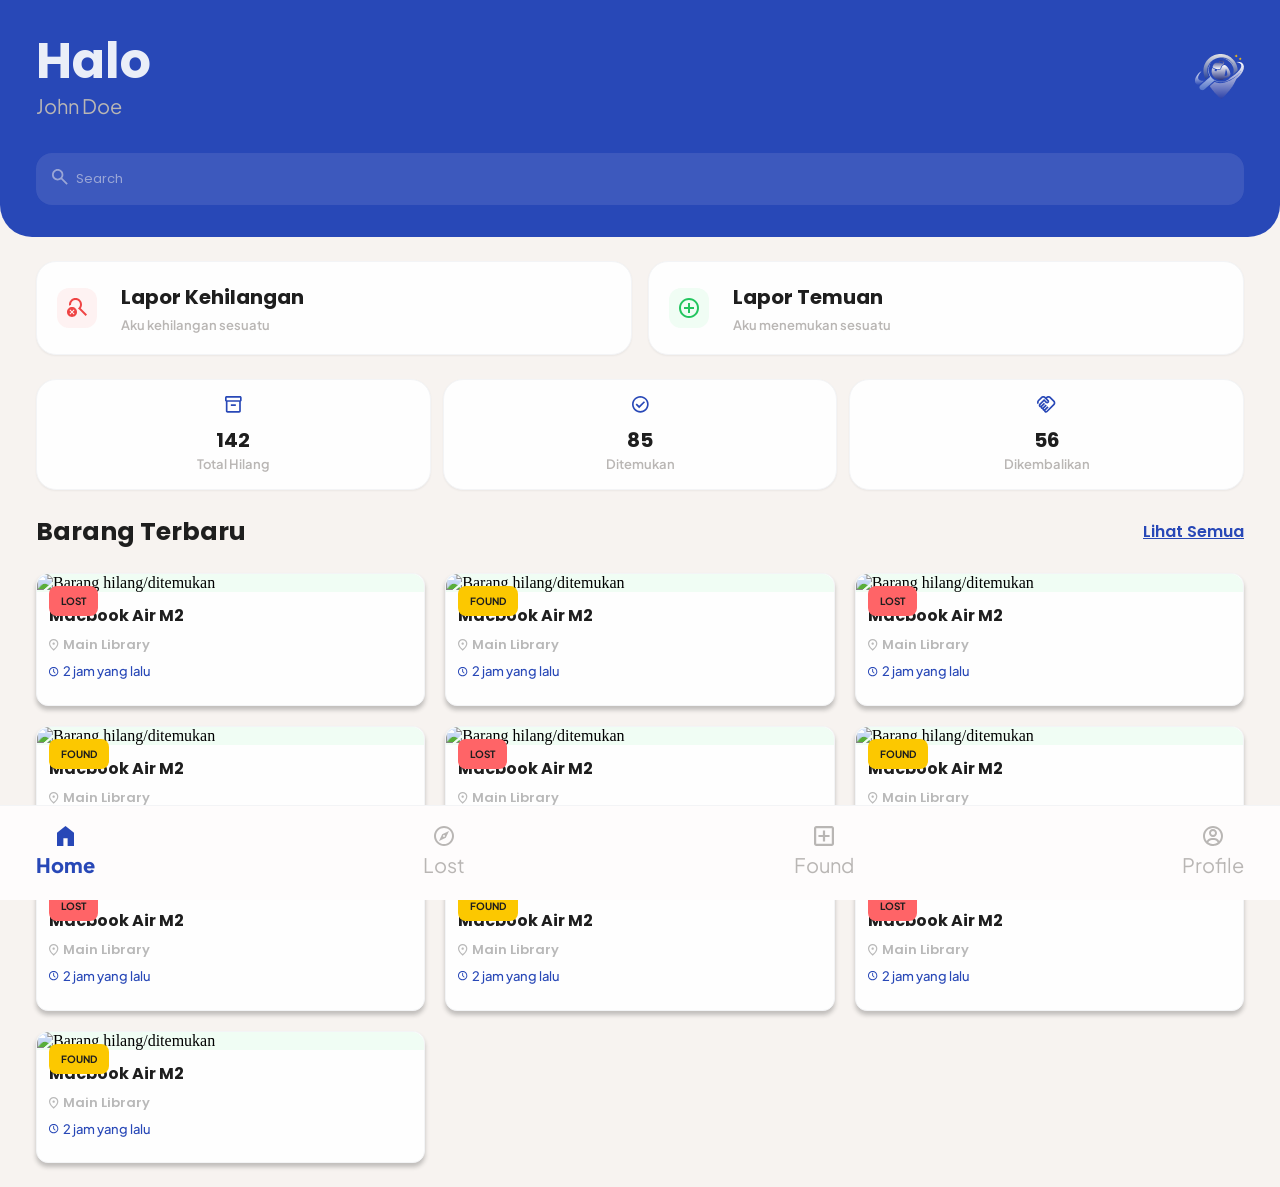
==== home/index.html @ 34172174 "feat: home-found-lost up to tablet" ====
<!doctype html>
<html lang="en">
  <head>
    <meta charset="UTF-8" />
    <meta name="viewport" content="width=device-width, initial-scale=1.0" />
    <link rel="stylesheet" href="style.css" />
    <link rel="stylesheet" href="../styles/global.css" />
    <title>Lost and Found</title>
  </head>
  <body class="">
    <header class="header">
      <div class="title">
        <div class="textSection">
          <h3>Halo</h3>
          <p>John Doe</p>
        </div>
        <img src="../assets/logo/logo.png" alt="Logo" class="logo" />
      </div>

      <div class="search">
        <label for="search">
          <svg xmlns="http://www.w3.org/2000/svg" width="16" height="16" viewBox="0 0 16 16" fill="none">
            <path
              d="M14.525 15.75L9.0125 10.2375C8.575 10.5875 8.07188 10.8646 7.50313 11.0687C6.93438 11.2729 6.32917 11.375 5.6875 11.375C4.09792 11.375 2.75275 10.8243 1.652 9.723C0.55125 8.62167 0.000583796 7.2765 4.62963e-07 5.6875C-0.00058287 4.0985 0.550084 2.75333 1.652 1.652C2.75392 0.550667 4.09908 0 5.6875 0C7.27592 0 8.62138 0.550667 9.72388 1.652C10.8264 2.75333 11.3768 4.0985 11.375 5.6875C11.375 6.32917 11.2729 6.93437 11.0688 7.50312C10.8646 8.07187 10.5875 8.575 10.2375 9.0125L15.75 14.525L14.525 15.75ZM5.6875 9.625C6.78125 9.625 7.71108 9.24233 8.477 8.477C9.24292 7.71167 9.62558 6.78183 9.625 5.6875C9.62442 4.59317 9.24175 3.66363 8.477 2.89888C7.71225 2.13413 6.78242 1.75117 5.6875 1.75C4.59258 1.74883 3.66304 2.13179 2.89888 2.89888C2.13471 3.66596 1.75175 4.5955 1.75 5.6875C1.74825 6.7795 2.13121 7.70933 2.89888 8.477C3.66654 9.24467 4.59608 9.62733 5.6875 9.625Z"
              fill="#F7F3F0"
              fill-opacity="0.5"
            />
          </svg>
        </label>

        <input type="text" placeholder="Search" name="search" />
      </div>
    </header>

    <main>
      <div class="laporkan">
        <div class="cardLaporkan">
          <div class="firstIcon">
            <svg xmlns="http://www.w3.org/2000/svg" width="20" height="19" viewBox="0 0 20 19" fill="none">
              <path
                d="M5 19C3.61667 19 2.4375 18.5125 1.4625 17.5375C0.4875 16.5625 0 15.3833 0 14C0 12.6167 0.4875 11.4375 1.4625 10.4625C2.4375 9.4875 3.61667 9 5 9C6.38333 9 7.5625 9.4875 8.5375 10.4625C9.5125 11.4375 10 12.6167 10 14C10 15.3833 9.5125 16.5625 8.5375 17.5375C7.5625 18.5125 6.38333 19 5 19ZM18.6 18L12.2 11.6C12 11.3833 11.7875 11.1625 11.5625 10.9375C11.3375 10.7125 11.1167 10.5 10.9 10.3C11.5333 9.9 12.0417 9.36667 12.425 8.7C12.8083 8.03333 13 7.3 13 6.5C13 5.25 12.5625 4.1875 11.6875 3.3125C10.8125 2.4375 9.75 2 8.5 2C7.25 2 6.1875 2.4375 5.3125 3.3125C4.4375 4.1875 4 5.25 4 6.5C4 6.6 4.00417 6.69583 4.0125 6.7875C4.02083 6.87917 4.03333 6.975 4.05 7.075C3.75 7.10833 3.42083 7.175 3.0625 7.275C2.70417 7.375 2.38333 7.49167 2.1 7.625C2.06667 7.44167 2.04167 7.25833 2.025 7.075C2.00833 6.89167 2 6.7 2 6.5C2 4.68333 2.62917 3.14583 3.8875 1.8875C5.14583 0.629167 6.68333 0 8.5 0C10.3167 0 11.8542 0.629167 13.1125 1.8875C14.3708 3.14583 15 4.68333 15 6.5C15 7.21667 14.8875 7.89583 14.6625 8.5375C14.4375 9.17917 14.125 9.76667 13.725 10.3L20 16.6L18.6 18ZM3.225 16.475L5 14.7L6.75 16.475L7.475 15.775L5.7 14L7.475 12.225L6.775 11.525L5 13.3L3.225 11.525L2.525 12.225L4.3 14L2.525 15.775L3.225 16.475Z"
                fill="#EF4444"
              />
            </svg>
          </div>
          <div class="textSection">
            <h4>Lapor Kehilangan</h4>
            <p>Aku kehilangan sesuatu</p>
          </div>
        </div>
        <div class="cardLaporkan">
          <div class="secondIcon">
            <svg xmlns="http://www.w3.org/2000/svg" width="20" height="20" viewBox="0 0 20 20" fill="none">
              <path
                d="M9 15H11V11H15V9H11V5H9V9H5V11H9V15ZM10 20C8.61667 20 7.31667 19.7375 6.1 19.2125C4.88333 18.6875 3.825 17.975 2.925 17.075C2.025 16.175 1.3125 15.1167 0.7875 13.9C0.2625 12.6833 0 11.3833 0 10C0 8.61667 0.2625 7.31667 0.7875 6.1C1.3125 4.88333 2.025 3.825 2.925 2.925C3.825 2.025 4.88333 1.3125 6.1 0.7875C7.31667 0.2625 8.61667 0 10 0C11.3833 0 12.6833 0.2625 13.9 0.7875C15.1167 1.3125 16.175 2.025 17.075 2.925C17.975 3.825 18.6875 4.88333 19.2125 6.1C19.7375 7.31667 20 8.61667 20 10C20 11.3833 19.7375 12.6833 19.2125 13.9C18.6875 15.1167 17.975 16.175 17.075 17.075C16.175 17.975 15.1167 18.6875 13.9 19.2125C12.6833 19.7375 11.3833 20 10 20ZM10 18C12.2333 18 14.125 17.225 15.675 15.675C17.225 14.125 18 12.2333 18 10C18 7.76667 17.225 5.875 15.675 4.325C14.125 2.775 12.2333 2 10 2C7.76667 2 5.875 2.775 4.325 4.325C2.775 5.875 2 7.76667 2 10C2 12.2333 2.775 14.125 4.325 15.675C5.875 17.225 7.76667 18 10 18Z"
                fill="#22C55E"
              />
            </svg>
          </div>
          <div class="textSection">
            <h4>Lapor Temuan</h4>
            <p>Aku menemukan sesuatu</p>
          </div>
        </div>
      </div>
      <div class="statistik">
        <div class="cardStatistik">
          <div class="icon">
            <svg xmlns="http://www.w3.org/2000/svg" width="17" height="17" viewBox="0 0 17 17" fill="none">
              <path
                d="M2.5 16.6667C2.04167 16.6667 1.64931 16.5035 1.32292 16.1771C0.996528 15.8507 0.833333 15.4583 0.833333 15V5.60417C0.583333 5.45139 0.381944 5.25347 0.229167 5.01042C0.0763889 4.76736 0 4.48611 0 4.16667V1.66667C0 1.20833 0.163194 0.815972 0.489583 0.489583C0.815972 0.163194 1.20833 0 1.66667 0H15C15.4583 0 15.8507 0.163194 16.1771 0.489583C16.5035 0.815972 16.6667 1.20833 16.6667 1.66667V4.16667C16.6667 4.48611 16.5903 4.76736 16.4375 5.01042C16.2847 5.25347 16.0833 5.45139 15.8333 5.60417V15C15.8333 15.4583 15.6701 15.8507 15.3438 16.1771C15.0174 16.5035 14.625 16.6667 14.1667 16.6667H2.5ZM2.5 5.83333V15H14.1667V5.83333H2.5ZM1.66667 4.16667H15V1.66667H1.66667V4.16667ZM5.83333 10H10.8333V8.33333H5.83333V10Z"
                fill="#2848B7"
              />
            </svg>
          </div>
          <div class="textSection">
            <h4>142</h4>
            <p>Total Hilang</p>
          </div>
        </div>
        <div class="cardStatistik">
          <div class="icon">
            <svg xmlns="http://www.w3.org/2000/svg" width="17" height="17" viewBox="0 0 17 17" fill="none">
              <path
                d="M7.16667 12.1667L13.0417 6.29167L11.875 5.125L7.16667 9.83333L4.79167 7.45833L3.625 8.625L7.16667 12.1667ZM8.33333 16.6667C7.18056 16.6667 6.09722 16.4479 5.08333 16.0104C4.06944 15.5729 3.1875 14.9792 2.4375 14.2292C1.6875 13.4792 1.09375 12.5972 0.65625 11.5833C0.21875 10.5694 0 9.48611 0 8.33333C0 7.18056 0.21875 6.09722 0.65625 5.08333C1.09375 4.06944 1.6875 3.1875 2.4375 2.4375C3.1875 1.6875 4.06944 1.09375 5.08333 0.65625C6.09722 0.21875 7.18056 0 8.33333 0C9.48611 0 10.5694 0.21875 11.5833 0.65625C12.5972 1.09375 13.4792 1.6875 14.2292 2.4375C14.9792 3.1875 15.5729 4.06944 16.0104 5.08333C16.4479 6.09722 16.6667 7.18056 16.6667 8.33333C16.6667 9.48611 16.4479 10.5694 16.0104 11.5833C15.5729 12.5972 14.9792 13.4792 14.2292 14.2292C13.4792 14.9792 12.5972 15.5729 11.5833 16.0104C10.5694 16.4479 9.48611 16.6667 8.33333 16.6667ZM8.33333 15C10.1944 15 11.7708 14.3542 13.0625 13.0625C14.3542 11.7708 15 10.1944 15 8.33333C15 6.47222 14.3542 4.89583 13.0625 3.60417C11.7708 2.3125 10.1944 1.66667 8.33333 1.66667C6.47222 1.66667 4.89583 2.3125 3.60417 3.60417C2.3125 4.89583 1.66667 6.47222 1.66667 8.33333C1.66667 10.1944 2.3125 11.7708 3.60417 13.0625C4.89583 14.3542 6.47222 15 8.33333 15Z"
                fill="#2848B7"
              />
            </svg>
          </div>
          <div class="textSection">
            <h4>85</h4>
            <p>Ditemukan</p>
          </div>
        </div>
        <div class="cardStatistik">
          <div class="icon">
            <svg xmlns="http://www.w3.org/2000/svg" width="19" height="17" viewBox="0 0 19 17" fill="none">
              <path
                d="M9.07083 15C9.12639 15 9.18194 14.9861 9.2375 14.9583C9.29306 14.9306 9.33472 14.9028 9.3625 14.875L16.1958 8.04167C16.3625 7.875 16.484 7.6875 16.5604 7.47917C16.6368 7.27083 16.675 7.0625 16.675 6.85417C16.675 6.63194 16.6368 6.42014 16.5604 6.21875C16.484 6.01736 16.3625 5.84028 16.1958 5.6875L12.6542 2.14583C12.5014 1.97917 12.3243 1.85764 12.1229 1.78125C11.9215 1.70486 11.7097 1.66667 11.4875 1.66667C11.2792 1.66667 11.0708 1.70486 10.8625 1.78125C10.6542 1.85764 10.4667 1.97917 10.3 2.14583L10.0708 2.375L11.6125 3.9375C11.8208 4.13194 11.9736 4.35417 12.0708 4.60417C12.1681 4.85417 12.2167 5.11806 12.2167 5.39583C12.2167 5.97917 12.0187 6.46875 11.6229 6.86458C11.2271 7.26042 10.7375 7.45833 10.1542 7.45833C9.87639 7.45833 9.60903 7.40972 9.35208 7.3125C9.09514 7.21528 8.86944 7.06944 8.675 6.875L7.1125 5.33333L3.46667 8.97917C3.425 9.02083 3.39375 9.06597 3.37292 9.11458C3.35208 9.16319 3.34167 9.21528 3.34167 9.27083C3.34167 9.38194 3.38333 9.48264 3.46667 9.57292C3.55 9.66319 3.64722 9.70833 3.75833 9.70833C3.81389 9.70833 3.86944 9.69444 3.925 9.66667C3.98056 9.63889 4.02222 9.61111 4.05 9.58333L6.88333 6.75L8.05 7.91667L5.2375 10.75C5.19583 10.7917 5.16458 10.8368 5.14375 10.8854C5.12292 10.934 5.1125 10.9861 5.1125 11.0417C5.1125 11.1528 5.15417 11.25 5.2375 11.3333C5.32083 11.4167 5.41806 11.4583 5.52917 11.4583C5.58472 11.4583 5.64028 11.4444 5.69583 11.4167C5.75139 11.3889 5.79306 11.3611 5.82083 11.3333L8.65417 8.52083L9.82083 9.6875L7.00833 12.5208C6.96667 12.5486 6.93542 12.5903 6.91458 12.6458C6.89375 12.7014 6.88333 12.7569 6.88333 12.8125C6.88333 12.9236 6.925 13.0208 7.00833 13.1042C7.09167 13.1875 7.18889 13.2292 7.3 13.2292C7.35556 13.2292 7.40764 13.2188 7.45625 13.1979C7.50486 13.1771 7.55 13.1458 7.59167 13.1042L10.425 10.2917L11.5917 11.4583L8.75833 14.2917C8.71667 14.3333 8.68542 14.3785 8.66458 14.4271C8.64375 14.4757 8.63333 14.5278 8.63333 14.5833C8.63333 14.6944 8.67847 14.7917 8.76875 14.875C8.85903 14.9583 8.95972 15 9.07083 15ZM9.05 16.6667C8.53611 16.6667 8.08125 16.4965 7.68542 16.1562C7.28958 15.816 7.05694 15.3889 6.9875 14.875C6.51528 14.8056 6.11944 14.6111 5.8 14.2917C5.48056 13.9722 5.28611 13.5764 5.21667 13.1042C4.74444 13.0347 4.35208 12.8368 4.03958 12.5104C3.72708 12.184 3.53611 11.7917 3.46667 11.3333C2.93889 11.2639 2.50833 11.0347 2.175 10.6458C1.84167 10.2569 1.675 9.79861 1.675 9.27083C1.675 8.99306 1.72708 8.72569 1.83125 8.46875C1.93542 8.21181 2.08472 7.98611 2.27917 7.79167L7.1125 2.97917L9.84167 5.70833C9.86944 5.75 9.91111 5.78125 9.96667 5.80208C10.0222 5.82292 10.0778 5.83333 10.1333 5.83333C10.2583 5.83333 10.3625 5.79514 10.4458 5.71875C10.5292 5.64236 10.5708 5.54167 10.5708 5.41667C10.5708 5.36111 10.5604 5.30556 10.5396 5.25C10.5188 5.19444 10.4875 5.15278 10.4458 5.125L7.46667 2.14583C7.31389 1.97917 7.13681 1.85764 6.93542 1.78125C6.73403 1.70486 6.52222 1.66667 6.3 1.66667C6.09167 1.66667 5.88333 1.70486 5.675 1.78125C5.46667 1.85764 5.27917 1.97917 5.1125 2.14583L2.175 5.10417C2.05 5.22917 1.94583 5.375 1.8625 5.54167C1.77917 5.70833 1.72361 5.875 1.69583 6.04167C1.66806 6.20833 1.66806 6.37847 1.69583 6.55208C1.72361 6.72569 1.77917 6.88889 1.8625 7.04167L0.654167 8.25C0.418056 7.93056 0.244444 7.57986 0.133333 7.19792C0.0222222 6.81597 -0.0194444 6.43056 0.00833333 6.04167C0.0361111 5.65278 0.133333 5.27431 0.3 4.90625C0.466667 4.53819 0.695833 4.20833 0.9875 3.91667L3.925 0.979167C4.25833 0.659722 4.62986 0.416667 5.03958 0.25C5.44931 0.0833333 5.86944 0 6.3 0C6.73056 0 7.15069 0.0833333 7.56042 0.25C7.97014 0.416667 8.33472 0.659722 8.65417 0.979167L8.88333 1.20833L9.1125 0.979167C9.44583 0.659722 9.81736 0.416667 10.2271 0.25C10.6368 0.0833333 11.0569 0 11.4875 0C11.9181 0 12.3382 0.0833333 12.7479 0.25C13.1576 0.416667 13.5222 0.659722 13.8417 0.979167L17.3625 4.5C17.6819 4.81944 17.925 5.1875 18.0917 5.60417C18.2583 6.02083 18.3417 6.44444 18.3417 6.875C18.3417 7.30556 18.2583 7.72569 18.0917 8.13542C17.925 8.54514 17.6819 8.90972 17.3625 9.22917L10.5292 16.0417C10.3347 16.2361 10.109 16.3889 9.85208 16.5C9.59514 16.6111 9.32778 16.6667 9.05 16.6667Z"
                fill="#2848B7"
              />
            </svg>
          </div>
          <div class="textSection">
            <h4>56</h4>
            <p>Dikembalikan</p>
          </div>
        </div>
      </div>
      <div class="content">
        <div class="title">
          <h3>Barang Terbaru</h3>
          <a href="more.html">Lihat Semua</a>
        </div>

        <div class="items">
          <script>
            for (let i = 0; i < 10; i++) {
              document.write(`<div class="card">
            <div class="status ${i % 2 == 0 ? "lost" : "found"}"><p>${i % 2 == 0 ? "Lost" : "Found"}</p></div>
            <img src="https://picsum.photos/200" alt="Barang hilang/ditemukan" />
            <div class="textSection">
              <h4>Macbook Air M2</h4>
              <div class="location">
                <svg xmlns="http://www.w3.org/2000/svg" width="10" height="12" viewBox="0 0 10 12" fill="none">
                  <path
                    d="M4.66667 5.83333C4.9875 5.83333 5.26215 5.7191 5.49062 5.49062C5.7191 5.26215 5.83333 4.9875 5.83333 4.66667C5.83333 4.34583 5.7191 4.07118 5.49062 3.84271C5.26215 3.61424 4.9875 3.5 4.66667 3.5C4.34583 3.5 4.07118 3.61424 3.84271 3.84271C3.61424 4.07118 3.5 4.34583 3.5 4.66667C3.5 4.9875 3.61424 5.26215 3.84271 5.49062C4.07118 5.7191 4.34583 5.83333 4.66667 5.83333ZM4.66667 10.1208C5.85278 9.03194 6.73264 8.04271 7.30625 7.15312C7.87986 6.26354 8.16667 5.47361 8.16667 4.78333C8.16667 3.72361 7.82882 2.8559 7.15312 2.18021C6.47743 1.50451 5.64861 1.16667 4.66667 1.16667C3.68472 1.16667 2.8559 1.50451 2.18021 2.18021C1.50451 2.8559 1.16667 3.72361 1.16667 4.78333C1.16667 5.47361 1.45347 6.26354 2.02708 7.15312C2.60069 8.04271 3.48056 9.03194 4.66667 10.1208ZM4.66667 11.6667C3.10139 10.3347 1.93229 9.09757 1.15937 7.95521C0.386458 6.81285 0 5.75556 0 4.78333C0 3.325 0.469097 2.16319 1.40729 1.29792C2.34549 0.432639 3.43194 0 4.66667 0C5.90139 0 6.98785 0.432639 7.92604 1.29792C8.86424 2.16319 9.33333 3.325 9.33333 4.78333C9.33333 5.75556 8.94688 6.81285 8.17396 7.95521C7.40104 9.09757 6.23194 10.3347 4.66667 11.6667Z"
                    fill="#B9B9B9"
                  />
                </svg>
                <p>Main Library</p>
              </div>
              <div class="postTime">
                <svg xmlns="http://www.w3.org/2000/svg" width="10" height="10" viewBox="0 0 10 10" fill="none">
                  <path
                    d="M4.65 0C7.21819 0 9.3 2.08181 9.3 4.65C9.3 7.21819 7.21819 9.3 4.65 9.3C2.08181 9.3 0 7.21819 0 4.65C0 2.08181 2.08181 0 4.65 0ZM4.65 0.93C3.66339 0.93 2.7172 1.32193 2.01956 2.01956C1.32193 2.7172 0.93 3.66339 0.93 4.65C0.93 5.63661 1.32193 6.5828 2.01956 7.28044C2.7172 7.97807 3.66339 8.37 4.65 8.37C5.63661 8.37 6.5828 7.97807 7.28044 7.28044C7.97807 6.5828 8.37 5.63661 8.37 4.65C8.37 3.66339 7.97807 2.7172 7.28044 2.01956C6.5828 1.32193 5.63661 0.93 4.65 0.93ZM4.65 1.86C4.76389 1.86002 4.87382 1.90183 4.95893 1.97751C5.04404 2.0532 5.09842 2.15748 5.11174 2.2706L5.115 2.325V4.45749L6.37375 5.71625C6.45715 5.79993 6.50557 5.91221 6.50918 6.0303C6.51278 6.14839 6.47131 6.26342 6.39317 6.35203C6.31503 6.44064 6.2061 6.49619 6.08849 6.5074C5.97088 6.5186 5.85342 6.48462 5.75995 6.41235L5.71625 6.37375L4.32125 4.97875C4.24897 4.90642 4.20256 4.81229 4.18919 4.71091L4.185 4.65V2.325C4.185 2.20167 4.23399 2.0834 4.3212 1.9962C4.4084 1.90899 4.52667 1.86 4.65 1.86Z"
                    fill="#2848B7"
                  />
                </svg>
                <p>2 jam yang lalu</p>
              </div>
            </div>
          </div>`);
            }
          </script>
        </div>
      </div>
    </main>

    <nav class="navbar">
      <a class="icon" href="/home/index.html">
        <svg xmlns="http://www.w3.org/2000/svg" width="17" height="20" viewBox="0 0 17 20" fill="none">
          <path d="M0 20V6.66667L8.5 0L17 6.66667V20H10.625V12.2222H6.375V20H0Z" fill="#2848B7" />
        </svg>
        <p class="active">Home</p>
      </a>
      <a class="icon" href="/home/lost/index.html">
        <svg xmlns="http://www.w3.org/2000/svg" width="20" height="20" viewBox="0 0 20 20" fill="none">
          <path
            d="M5 15L8.2 8.2L15 5L11.8 11.8L5 15ZM10 9.1C9.7613 9.1 9.53239 9.19482 9.3636 9.3636C9.19482 9.53239 9.1 9.7613 9.1 10C9.1 10.2387 9.19482 10.4676 9.3636 10.6364C9.53239 10.8052 9.7613 10.9 10 10.9C10.2387 10.9 10.4676 10.8052 10.6364 10.6364C10.8052 10.4676 10.9 10.2387 10.9 10C10.9 9.7613 10.8052 9.53239 10.6364 9.3636C10.4676 9.19482 10.2387 9.1 10 9.1ZM10 0C11.3132 0 12.6136 0.258658 13.8268 0.761205C15.0401 1.26375 16.1425 2.00035 17.0711 2.92893C17.9997 3.85752 18.7362 4.95991 19.2388 6.17317C19.7413 7.38642 20 8.68678 20 10C20 12.6522 18.9464 15.1957 17.0711 17.0711C15.1957 18.9464 12.6522 20 10 20C8.68678 20 7.38642 19.7413 6.17317 19.2388C4.95991 18.7362 3.85752 17.9997 2.92893 17.0711C1.05357 15.1957 0 12.6522 0 10C0 7.34784 1.05357 4.8043 2.92893 2.92893C4.8043 1.05357 7.34784 0 10 0ZM10 2C7.87827 2 5.84344 2.84285 4.34315 4.34315C2.84285 5.84344 2 7.87827 2 10C2 12.1217 2.84285 14.1566 4.34315 15.6569C5.84344 17.1571 7.87827 18 10 18C12.1217 18 14.1566 17.1571 15.6569 15.6569C17.1571 14.1566 18 12.1217 18 10C18 7.87827 17.1571 5.84344 15.6569 4.34315C14.1566 2.84285 12.1217 2 10 2Z"
            fill="#B9B6B4"
          />
        </svg>
        <p>Lost</p>
      </a>
      <a class="icon" href="/home/found/index.html">
        <svg xmlns="http://www.w3.org/2000/svg" width="20" height="20" viewBox="0 0 20 20" fill="none">
          <path
            d="M17.7778 17.7778V2.22222H2.22222V17.7778H17.7778ZM17.7778 0C18.3671 0 18.9324 0.234126 19.3491 0.650874C19.7659 1.06762 20 1.63285 20 2.22222V17.7778C20 18.3671 19.7659 18.9324 19.3491 19.3491C18.9324 19.7659 18.3671 20 17.7778 20H2.22222C1.63285 20 1.06762 19.7659 0.650874 19.3491C0.234126 18.9324 0 18.3671 0 17.7778V2.22222C0 1.63285 0.234126 1.06762 0.650874 0.650874C1.06762 0.234126 1.63285 0 2.22222 0H17.7778ZM8.88889 4.44444H11.1111V8.88889H15.5556V11.1111H11.1111V15.5556H8.88889V11.1111H4.44444V8.88889H8.88889V4.44444Z"
            fill="#B9B6B4"
          />
        </svg>
        <p>Found</p>
      </a>
      <a class="icon" href="/profile/index.html">
        <svg xmlns="http://www.w3.org/2000/svg" width="20" height="20" viewBox="0 0 20 20" fill="none">
          <path
            fill-rule="evenodd"
            clip-rule="evenodd"
            d="M9.83695 19.9987L9.99998 20C9.77921 20 9.5585 19.9928 9.3382 19.9784C9.06557 19.9606 8.79378 19.9317 8.52351 19.8917C8.20952 19.8452 7.89794 19.7838 7.58981 19.7076C7.28606 19.6324 6.98604 19.5429 6.69074 19.4395L6.6891 19.4389C6.20282 19.2683 5.73053 19.0602 5.27653 18.8164C4.95431 18.6434 4.64184 18.4528 4.34053 18.2455C4.00169 18.0125 3.6775 17.7589 3.36979 17.4861C3.26228 17.3909 3.15682 17.2933 3.05348 17.1935C1.17075 15.3749 0 12.8242 0 9.99998C0 4.47717 4.47717 1.09873e-10 9.99998 1.09873e-10C11.3132 -6.15562e-06 12.6136 0.258646 13.8268 0.761189C15.0401 1.26373 16.1425 2.00032 17.0711 2.92891C17.9996 3.85749 18.7362 4.95988 19.2388 6.17314C19.7413 7.3864 20 8.68676 20 9.99998C20 12.8243 18.8292 15.3751 16.9464 17.1936C16.9463 17.1937 16.9463 17.1939 16.9464 17.1942C16.4727 17.6513 15.9553 18.0609 15.4017 18.417L15.3939 18.422C15.2684 18.5026 15.141 18.5804 15.0119 18.6553L14.9983 18.6632C14.7724 18.7937 14.5415 18.9154 14.3062 19.0279C14.2141 19.0718 14.1213 19.1144 14.028 19.1556C13.9306 19.1984 13.8326 19.2397 13.734 19.2796C13.6384 19.318 13.5422 19.355 13.4455 19.3906C13.3477 19.4264 13.2494 19.4607 13.1506 19.4936C13.0535 19.5257 12.9559 19.5564 12.8579 19.5856C12.754 19.6165 12.6497 19.6457 12.5449 19.6733C12.4429 19.7 12.3405 19.7251 12.2378 19.7487C12.1353 19.772 12.0324 19.7938 11.9292 19.814C11.5085 19.8963 11.0829 19.9513 10.6551 19.9789C10.5488 19.9857 10.4424 19.9909 10.3359 19.9945L10.3339 19.9945C10.1683 20 10.0026 20.0013 9.83695 19.9987ZM11 14H8.99999C7.40704 14 6.01387 14.9374 5.37342 16.3079L5.301 16.474L5.36367 16.5203C6.50348 17.3322 7.86524 17.8528 9.34026 17.9732C9.38429 17.9768 9.42841 17.98 9.47263 17.9829L9.34635 17.9736C9.38932 17.9771 9.43238 17.9803 9.47554 17.9831L9.47263 17.9829C9.51538 17.9857 9.5582 17.9881 9.60107 17.9902L9.47554 17.9831C9.52007 17.986 9.56473 17.9885 9.60951 17.9906L9.60107 17.9902C9.63323 17.9918 9.66538 17.9932 9.69754 17.9944L9.99998 18L10.1254 17.999C10.1715 17.9983 10.2176 17.9973 10.2636 17.9958L10.1371 17.9988C10.1797 17.9981 10.2223 17.9971 10.2648 17.9957L10.2636 17.9957C10.3065 17.9943 10.3493 17.9926 10.392 17.9906L10.2648 17.9957C10.3089 17.9942 10.3529 17.9924 10.397 17.9903L10.392 17.9906C10.4365 17.9884 10.4809 17.9859 10.5251 17.9831L10.397 17.9903C10.4403 17.9882 10.4836 17.9857 10.5268 17.9829L10.5252 17.983C10.5685 17.9802 10.6117 17.9771 10.6548 17.9736L10.5268 17.9829C10.5708 17.98 10.6148 17.9768 10.6588 17.9733L10.6548 17.9736C10.6967 17.9702 10.7385 17.9664 10.7802 17.9624L10.6588 17.9733C10.7026 17.9697 10.7462 17.9658 10.7898 17.9615L10.7802 17.9624C12.2059 17.8244 13.5222 17.3122 14.6295 16.5252L14.698 16.474L14.6266 16.3081C14.0142 14.9971 12.7129 14.0823 11.2066 14.0053L11 14ZM9.99998 2.00001C5.58173 2.00001 2.00001 5.58173 2.00001 9.99998C2.00001 11.908 2.66794 13.66 3.78272 15.0348C4.81528 13.2221 6.7649 12 8.99999 12H11C13.2351 12 15.1848 13.2222 16.2172 15.0347C17.332 13.66 18 11.908 18 9.99998C18 5.58173 14.4183 2.00001 9.99998 2.00001ZM9.99998 3C12.2091 3 14 4.79086 14 6.99998C14 9.14217 12.316 10.8911 10.1996 10.9951L9.99998 11C7.79085 11 6 9.20915 6 6.99998C6 4.85779 7.68398 3.10889 9.80034 3.00487L9.99998 3ZM9.99998 5.00001C8.89542 5.00001 8.00001 5.89542 8.00001 6.99998C8.00001 8.10454 8.89542 8.99999 9.99998 8.99999C11.1045 8.99999 12 8.10454 12 6.99998C12 5.89542 11.1045 5.00001 9.99998 5.00001Z"
            fill="#B9B6B4"
          />
        </svg>
        <p>Profile</p>
      </a>
    </nav>
  </body>
</html>
---- home/style.css ----
.header {
  width: 100%;
  height: fit-content;
  background-color: var(--royale);
  border-radius: 0 0 32px 32px;
  padding: 32px 24px;
  display: flex;
  flex-direction: column;
  gap: 32px;
  position: sticky;
  top: 0;
  z-index: 2;
}

.header .title {
  display: flex;
  flex-direction: row;
  justify-content: space-between;
  align-items: center;
}

.header .title .textSection {
  display: flex;
  flex-direction: column;
}

.header .title .textSection h3 {
  color: var(--royale-light);
  font-family: var(--font-poppins);
  font-weight: 700;
  font-size: var(--text-h4);
  line-height: 1.5;
}

.header .title .textSection p {
  color: var(--cream-dark);
  font-family: var(--font-jakarta);
  font-size: var(--text-body);
  line-height: 1.4;
}

.search {
  width: 100%;
  display: flex;
  flex-direction: row;
  align-items: center;
  gap: 8px;
  padding: 16px;
  background-color: rgba(247, 243, 240, 0.1);
  border-radius: 16px;
  backdrop-filter: blur(2px);
}

.search input {
  width: 100%;
  background-color: transparent;
  border: none;
  outline: none;
  color: var(--cream);
  font-family: var(--font-poppins);
  font-size: var(--text-body);
  line-height: 1.4;
}

.search input::placeholder {
  color: rgba(247, 243, 240, 0.5);
  font-family: var(--font-poppins);
  font-size: var(--text-body);
  line-height: 1.4;
}

.navbar {
  width: 100%;
  height: fit-content;
  padding: 16px 24px;
  display: flex;
  justify-content: space-between;
  align-items: center;
  border-top: 1px solid #f3f4f6;
  background-color: var(--cream-light-hover);
  backdrop-filter: blur(12px);
  position: fixed;
  bottom: 0;
}

.navbar .icon {
  display: flex;
  flex-direction: column;
  align-items: center;
  gap: 4px;
  cursor: pointer;
}

.navbar .icon p {
  color: var(--cream-dark);
  font-family: var(--font-jakarta);
  font-size: var(--text-caption);
  line-height: 1.4;
}

.navbar .icon .active {
  color: var(--royale);
  font-weight: 800;
}

main {
  width: 100%;
  height: fit-content;
  padding: 24px;
  display: flex;
  flex-direction: column;
  align-items: center;
  gap: 24px;
}

.laporkan {
  width: 100%;
  height: fit-content;
  display: flex;
  gap: 16px;
  justify-content: center;
  align-items: center;
}

.laporkan .cardLaporkan {
  width: 100%;
  height: fit-content;
  padding: 20px;
  display: flex;
  align-items: center;
  align-content: center;
  flex: 1 0 0;
  gap: 24px;
  flex-wrap: wrap;
  border-radius: 20px;
  border: 1px solid #f3f4f6;
  cursor: pointer;
  background-color: var(--cream-light);
  box-shadow: 0 1px 2px 0 rgba(0, 0, 0, 0.05);
  transition: all 0.3s ease-in-out;
}

.laporkan .cardLaporkan:hover {
  transform: scale(1.05);
}

.laporkan .cardLaporkan .firstIcon {
  display: flex;
  width: 40px;
  height: 40px;
  justify-content: center;
  align-items: center;
  border-radius: 12px;
  background: #fef2f2;
}
.laporkan .cardLaporkan .secondIcon {
  display: flex;
  width: 40px;
  height: 40px;
  justify-content: center;
  align-items: center;
  border-radius: 12px;
  background: #f0fdf4;
}

.laporkan .cardLaporkan .textSection {
  display: flex;
  flex-direction: column;
  align-items: flex-start;
  gap: 4px;
}

.laporkan .cardLaporkan .textSection h4 {
  color: var(--charcoal);
  font-family: var(--font-poppins);
  font-weight: 700;
  font-size: var(--text-body);
  line-height: 1.5;
}

.laporkan .cardLaporkan .textSection p {
  color: var(--cream-dark);
  font-family: var(--font-jakarta);
  font-weight: 600;
  font-size: var(--text-caption);
  line-height: 1.4;
}

.statistik {
  width: 100%;
  height: fit-content;
  display: flex;
  justify-content: space-between;
  align-items: center;
  gap: 12px;
}

.statistik .cardStatistik {
  width: 100%;
  height: fit-content;
  padding: 16px;
  display: flex;
  flex-direction: column;
  justify-content: center;
  align-items: center;
  align-content: center;
  flex: 1 0 0;
  gap: 8px;
  flex-wrap: wrap;
  border-radius: 20px;
  border: 1px solid #f3f4f6;
  cursor: pointer;
  background-color: var(--cream-light);
  box-shadow: 0 1px 2px 0 rgba(0, 0, 0, 0.05);
  transition: all 0.3s ease-in-out;
}

.statistik .cardStatistik:hover {
  transform: scale(1.05);
}

.statistik .cardStatistik .textSection {
  display: flex;
  flex-direction: column;
  align-items: center;
}

.statistik .cardStatistik .textSection h4 {
  color: var(--charcoal);
  font-family: var(--font-poppins);
  font-weight: 700;
  font-size: var(--text-title2);
  line-height: 1.5;
}

.statistik .cardStatistik .textSection p {
  color: var(--cream-dark);
  font-family: var(--font-jakarta);
  font-weight: 600;
  font-size: var(--text-caption);
  line-height: 1.4;
}

.content {
  width: 100%;
  height: fit-content;
  display: flex;
  flex-direction: column;
  gap: 24px;
}

.content .title {
  display: flex;
  flex-direction: row;
  justify-content: space-between;
  align-items: center;
}

.content .title h3 {
  color: var(--charcoal);
  font-family: var(--font-poppins);
  font-weight: 700;
  font-size: var(--text-title1);
  line-height: 1.5;
}

.content .title a {
  color: var(--royale);
  font-family: var(--font-poppins);
  font-weight: 600;
  font-size: var(--text-body);
  line-height: 1.4;
  text-decoration: underline;
  transition: all 0.3s ease-in-out;
}

.content .title a:hover {
  color: var(--royale-hover);
  transform: scale(1.05);
}

.content .items {
  display: grid;
  width: 100%;
  height: fit-content;
  grid-template-rows: repeat(2, fit-content(100%));
  grid-template-columns: repeat(2, minmax(0, 1fr));
  gap: 20px;
}

.content .items .card {
  position: relative;

  width: 100%;
  height: fit-content;
  padding-bottom: 12px;
  display: flex;
  flex-direction: column;
  justify-content: center;
  align-items: center;
  align-content: center;
  flex: 1 0 0;
  border-radius: 12px;
  border: 1px solid #f3f4f6;
  cursor: pointer;
  background-color: var(--cream-light);
  box-shadow: 0 4px 4px 0 rgba(30, 30, 30, 0.25);
  transition: all 0.3s ease-in-out;
}

.content .items .card:hover {
  transform: scale(1.05);
}

.content .items .card .status {
  position: absolute;
  top: 12px;
  left: 12px;
  padding: 8px 12px;
  border-radius: 8px;
  color: var(--charcoal);
  font-family: var(--font-jakarta);
  font-weight: 700;
  font-size: var(--text-caption);
  text-transform: uppercase;
  line-height: 1.4;
}

.content .items .card .status.lost {
  background-color: #ff6467;
}

.content .items .card .status.found {
  background-color: #fcc800;
}

.content .items .card img {
  background-color: #f0fdf4;
  width: 100%;
  height: 100%;
  object-fit: cover;
  border-radius: 12px 12px 0 0;
}

.content .items .card .textSection {
  width: 100%;
  height: fit-content;
  padding: 12px;
  display: flex;
  flex-direction: column;
  gap: 8px;
}

.content .items .card .textSection h4 {
  color: var(--charcoal);
  font-family: var(--font-poppins);
  font-weight: 700;
  font-size: var(--text-body);
  line-height: 1.4;
}

.content .items .card .textSection .location,
.postTime {
  display: flex;
  align-items: center;
  gap: 4px;
}

.content .items .card .textSection .location p {
  color: var(--charcoal-light-active);
  font-family: var(--font-poppins);
  font-weight: 600;
  font-size: var(--text-caption);
  line-height: 1.4;
}

.content .items .card .textSection .postTime p {
  color: var(--royale);
  font-family: var(--font-jakarta);
  font-weight: 500;
  font-size: var(--text-caption);
  line-height: 1.4;
}

@media (min-width: 768px) {
  .header {
    border-radius: 0 0 32px 32px;
    padding: 32px 36px;
  }
  .header .title .textSection h3 {
    font-size: var(--text-h2);
    line-height: 1.2;
  }

  .header .title .textSection p {
    font-size: var(--text-title1);
    line-height: 1.5;
  }

  .navbar {
    padding: 20px 36px;
  }

  .navbar .icon p {
    font-size: var(--text-title1);
    line-height: 1.5;
  }
  main {
    padding: 24px 36px;
  }

  .laporkan .cardLaporkan .textSection h4 {
    font-size: var(--text-title1);
    line-height: 1.5;
  }

  .laporkan .cardLaporkan .textSection p {
    font-size: var(--text-body);
    line-height: 1.4;
  }

  .statistik .cardStatistik .textSection h4 {
    font-size: var(--text-title1);
    line-height: 1.5;
  }

  .statistik .cardStatistik .textSection p {
    font-size: var(--text-body);
    line-height: 1.4;
  }

  .content .items {
    grid-template-rows: repeat(3, fit-content(100%));
    grid-template-columns: repeat(3, minmax(0, 1fr));
  }

  .content .title h3 {
    font-size: var(--text-h5);
    line-height: 1.4;
  }

  .content .title a {
    font-size: var(--text-title2);
    line-height: 1.5;
  }

  .content .items .card .textSection h4 {
    font-size: var(--text-title2);
    line-height: 1.5;
  }

  .content .items .card .textSection .location p {
    font-size: var(--text-body);
    line-height: 1.4;
  }

  .content .items .card .textSection .postTime p {
    font-size: var(--text-body);
    line-height: 1.4;
  }
}
---- styles/global.css ----
@import url("https://fonts.googleapis.com/css2?family=Poppins:wght@400;500;600;700&family=Plus+Jakarta+Sans:wght@400;500;600;700&display=swap");
* {
  margin: 0;
  padding: 0;
  box-sizing: border-box;
  scroll-behavior: smooth;
  scrollbar-width: none;
}

*::-webkit-scrollbar {
  display: none;
}
body {
  background-color: var(--cream);
}

:root {
  /* FONT */
  --font-poppins: "Poppins", sans-serif;
  --font-jakarta: "Plus Jakarta Sans", sans-serif;

  --text-caption: 0.625rem;
  --text-body: 0.813rem;
  --text-title2: 1rem;
  --text-title1: 1.25rem;
  --text-h5: 1.563rem;
  --text-h4: 1.938rem;
  --text-h3: 2.438rem;
  --text-h2: 3.063rem;
  --text-h1: 3.813rem;

  /* COLOR */
  /* ROYALE BLUE */
  --royale-light: #eaeef8;
  --royale-light-hover: #dfe4f4;
  --royale-light-active: #bcc6e9;

  --royale: #2848b7;
  --royale-hover: #2441a5;
  --royale-active: #203a92;

  --royale-dark: #1e3689;
  --royale-dark-hover: #182b6e;
  --royale-dark-active: #122053;

  --royale-darker: #0e193f;

  /* CHARCOAL */
  --charcoal-light: #e9e9e9;
  --charcoal-light-hover: #dddddd;
  --charcoal-light-active: #b9b9b9;

  --charcoal: #1e1e1e;
  --charcoal-hover: #1b1b1b;
  --charcoal-active: #181818;

  --charcoal-dark: #171717;
  --charcoal-dark-hover: #121212;
  --charcoal-dark-active: #0d0d0d;

  --charcoal-darker: #0b0b0b;

  /* LIGHT CREAM */
  --cream-light: #fefefe;
  --cream-light-hover: #fefcfc;
  --cream-light-active: #fdfbf9;

  --cream: #f7f3f0;
  --cream-hover: #dedbd8;
  --cream-active: #c6c2c0;

  --cream-dark: #b9b6b4;
  --cream-dark-hover: #94928f;
  --cream-dark-active: #6f6d6c;

  --cream-darker: #565553;
}

/* font utilities */
.font-poppins {
  font-family: var(--font-poppins);
}

.font-jakarta {
  font-family: var(--font-jakarta);
}

/* text size utilities */
.text-caption {
  font-size: var(--text-caption);
  line-height: 1.4;
}
.text-body {
  font-size: var(--text-body);
  line-height: 1.4;
}
.text-title2 {
  font-size: var(--text-title2);
  line-height: 1.5;
}
.text-title1 {
  font-size: var(--text-title1);
  line-height: 1.5;
}
.text-h5 {
  font-size: var(--text-h5);
  line-height: 1.4;
}
.text-h4 {
  font-size: var(--text-h4);
  line-height: 1.3;
}
.text-h3 {
  font-size: var(--text-h3);
  line-height: 1.2;
}
.text-h2 {
  font-size: var(--text-h2);
  line-height: 1.2;
}
.text-h1 {
  font-size: var(--text-h1);
  line-height: 1.1;
}

/* font weight */

.font-regular {
  font-weight: 400;
}
.font-medium {
  font-weight: 500;
}
.font-semibold {
  font-weight: 600;
}
.font-bold {
  font-weight: 700;
}

/*text color utilities */
.text-primary {
  color: var(--royale);
}
.text-primary-hover:hover {
  color: var(--royale-hover);
}
.text-primary-active:active {
  color: var(--royale-active);
}

.text-dark {
  color: var(--charcoal);
}
.text-muted {
  color: var(--charcoal-light);
}

.text-cream {
  color: var(--cream);
}

.text-cream-dark {
  color: var(--cream-dark);
}

/* background color utilities */
.bg-primary {
  background: var(--royale);
}
.bg-primary:hover {
  background: var(--royale-hover);
}
.bg-primary:active {
  background: var(--royale-active);
}

.bg-cream {
  background: var(--cream);
}
.bg-cream:hover {
  background: var(--cream-hover);
}
.bg-cream:active {
  background: var(--cream-active);
}
.bg-dark {
  background: var(--charcoal);
}

/* size utilities */
.w-full {
  width: 100%;
}
.h-full {
  height: 100%;
}
.w-screen {
  width: 100vw;
}
.h-screen {
  height: 100vh;
}

/* flex utilities */
.flex {
  display: flex;
}
.flex-col {
  flex-direction: column;
}
.items-center {
  align-items: center;
}
.justify-center {
  justify-content: center;
}
.justify-between {
  justify-content: space-between;
}
.justify-around {
  justify-content: space-around;
}

/* reset autofill */
input:-webkit-autofill,
input:-webkit-autofill:hover,
input:-webkit-autofill:focus,
input:-webkit-autofill:active {
  -webkit-box-shadow: 0 0 0 1000px transparent inset;
  -webkit-text-fill-color: white;
  transition: background-color 9999s ease-in-out 0s;
}

a {
  text-decoration: none;
  color: inherit;
}
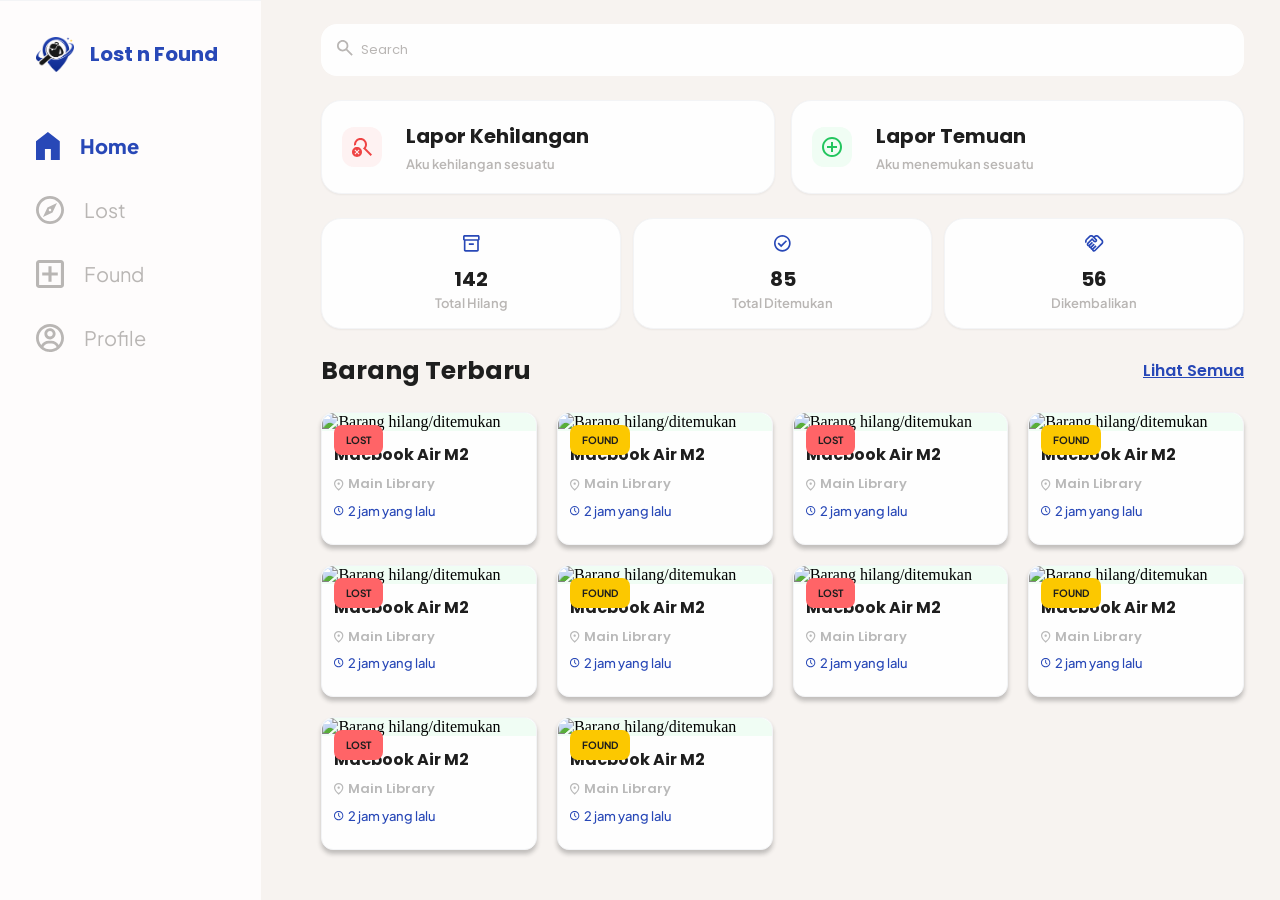
==== commit dc9b40a5: "feat: all main page done" ====
--- a/home/index.html
+++ b/home/index.html
@@ -28,95 +28,152 @@
           </svg>
         </label>
 
-        <input type="text" placeholder="Search" name="search" />
+        <input id="search" type="text" placeholder="Search" name="search" />
       </div>
     </header>
 
-    <main>
-      <div class="laporkan">
-        <div class="cardLaporkan">
-          <div class="firstIcon">
-            <svg xmlns="http://www.w3.org/2000/svg" width="20" height="19" viewBox="0 0 20 19" fill="none">
-              <path
-                d="M5 19C3.61667 19 2.4375 18.5125 1.4625 17.5375C0.4875 16.5625 0 15.3833 0 14C0 12.6167 0.4875 11.4375 1.4625 10.4625C2.4375 9.4875 3.61667 9 5 9C6.38333 9 7.5625 9.4875 8.5375 10.4625C9.5125 11.4375 10 12.6167 10 14C10 15.3833 9.5125 16.5625 8.5375 17.5375C7.5625 18.5125 6.38333 19 5 19ZM18.6 18L12.2 11.6C12 11.3833 11.7875 11.1625 11.5625 10.9375C11.3375 10.7125 11.1167 10.5 10.9 10.3C11.5333 9.9 12.0417 9.36667 12.425 8.7C12.8083 8.03333 13 7.3 13 6.5C13 5.25 12.5625 4.1875 11.6875 3.3125C10.8125 2.4375 9.75 2 8.5 2C7.25 2 6.1875 2.4375 5.3125 3.3125C4.4375 4.1875 4 5.25 4 6.5C4 6.6 4.00417 6.69583 4.0125 6.7875C4.02083 6.87917 4.03333 6.975 4.05 7.075C3.75 7.10833 3.42083 7.175 3.0625 7.275C2.70417 7.375 2.38333 7.49167 2.1 7.625C2.06667 7.44167 2.04167 7.25833 2.025 7.075C2.00833 6.89167 2 6.7 2 6.5C2 4.68333 2.62917 3.14583 3.8875 1.8875C5.14583 0.629167 6.68333 0 8.5 0C10.3167 0 11.8542 0.629167 13.1125 1.8875C14.3708 3.14583 15 4.68333 15 6.5C15 7.21667 14.8875 7.89583 14.6625 8.5375C14.4375 9.17917 14.125 9.76667 13.725 10.3L20 16.6L18.6 18ZM3.225 16.475L5 14.7L6.75 16.475L7.475 15.775L5.7 14L7.475 12.225L6.775 11.525L5 13.3L3.225 11.525L2.525 12.225L4.3 14L2.525 15.775L3.225 16.475Z"
-                fill="#EF4444"
-              />
-            </svg>
-          </div>
-          <div class="textSection">
-            <h4>Lapor Kehilangan</h4>
-            <p>Aku kehilangan sesuatu</p>
-          </div>
-        </div>
-        <div class="cardLaporkan">
-          <div class="secondIcon">
+    <div class="wrapContent">
+      <nav class="navbar">
+        <div class="logoNavbar">
+          <img src="../assets/logo/mainLogo.png" alt="Logo" />
+          <h1>Lost n Found</h1>
+        </div>
+
+        <div class="navIcon">
+          <a class="icon" href="/home/index.html">
+            <svg xmlns="http://www.w3.org/2000/svg" width="17" height="20" viewBox="0 0 17 20" fill="none">
+              <path d="M0 20V6.66667L8.5 0L17 6.66667V20H10.625V12.2222H6.375V20H0Z" fill="#2848B7" />
+            </svg>
+            <p class="active">Home</p>
+          </a>
+          <a class="icon" href="/home/lost/index.html">
             <svg xmlns="http://www.w3.org/2000/svg" width="20" height="20" viewBox="0 0 20 20" fill="none">
               <path
-                d="M9 15H11V11H15V9H11V5H9V9H5V11H9V15ZM10 20C8.61667 20 7.31667 19.7375 6.1 19.2125C4.88333 18.6875 3.825 17.975 2.925 17.075C2.025 16.175 1.3125 15.1167 0.7875 13.9C0.2625 12.6833 0 11.3833 0 10C0 8.61667 0.2625 7.31667 0.7875 6.1C1.3125 4.88333 2.025 3.825 2.925 2.925C3.825 2.025 4.88333 1.3125 6.1 0.7875C7.31667 0.2625 8.61667 0 10 0C11.3833 0 12.6833 0.2625 13.9 0.7875C15.1167 1.3125 16.175 2.025 17.075 2.925C17.975 3.825 18.6875 4.88333 19.2125 6.1C19.7375 7.31667 20 8.61667 20 10C20 11.3833 19.7375 12.6833 19.2125 13.9C18.6875 15.1167 17.975 16.175 17.075 17.075C16.175 17.975 15.1167 18.6875 13.9 19.2125C12.6833 19.7375 11.3833 20 10 20ZM10 18C12.2333 18 14.125 17.225 15.675 15.675C17.225 14.125 18 12.2333 18 10C18 7.76667 17.225 5.875 15.675 4.325C14.125 2.775 12.2333 2 10 2C7.76667 2 5.875 2.775 4.325 4.325C2.775 5.875 2 7.76667 2 10C2 12.2333 2.775 14.125 4.325 15.675C5.875 17.225 7.76667 18 10 18Z"
-                fill="#22C55E"
-              />
-            </svg>
-          </div>
-          <div class="textSection">
-            <h4>Lapor Temuan</h4>
-            <p>Aku menemukan sesuatu</p>
-          </div>
-        </div>
-      </div>
-      <div class="statistik">
-        <div class="cardStatistik">
-          <div class="icon">
-            <svg xmlns="http://www.w3.org/2000/svg" width="17" height="17" viewBox="0 0 17 17" fill="none">
-              <path
-                d="M2.5 16.6667C2.04167 16.6667 1.64931 16.5035 1.32292 16.1771C0.996528 15.8507 0.833333 15.4583 0.833333 15V5.60417C0.583333 5.45139 0.381944 5.25347 0.229167 5.01042C0.0763889 4.76736 0 4.48611 0 4.16667V1.66667C0 1.20833 0.163194 0.815972 0.489583 0.489583C0.815972 0.163194 1.20833 0 1.66667 0H15C15.4583 0 15.8507 0.163194 16.1771 0.489583C16.5035 0.815972 16.6667 1.20833 16.6667 1.66667V4.16667C16.6667 4.48611 16.5903 4.76736 16.4375 5.01042C16.2847 5.25347 16.0833 5.45139 15.8333 5.60417V15C15.8333 15.4583 15.6701 15.8507 15.3438 16.1771C15.0174 16.5035 14.625 16.6667 14.1667 16.6667H2.5ZM2.5 5.83333V15H14.1667V5.83333H2.5ZM1.66667 4.16667H15V1.66667H1.66667V4.16667ZM5.83333 10H10.8333V8.33333H5.83333V10Z"
-                fill="#2848B7"
-              />
-            </svg>
-          </div>
-          <div class="textSection">
-            <h4>142</h4>
-            <p>Total Hilang</p>
-          </div>
-        </div>
-        <div class="cardStatistik">
-          <div class="icon">
-            <svg xmlns="http://www.w3.org/2000/svg" width="17" height="17" viewBox="0 0 17 17" fill="none">
-              <path
-                d="M7.16667 12.1667L13.0417 6.29167L11.875 5.125L7.16667 9.83333L4.79167 7.45833L3.625 8.625L7.16667 12.1667ZM8.33333 16.6667C7.18056 16.6667 6.09722 16.4479 5.08333 16.0104C4.06944 15.5729 3.1875 14.9792 2.4375 14.2292C1.6875 13.4792 1.09375 12.5972 0.65625 11.5833C0.21875 10.5694 0 9.48611 0 8.33333C0 7.18056 0.21875 6.09722 0.65625 5.08333C1.09375 4.06944 1.6875 3.1875 2.4375 2.4375C3.1875 1.6875 4.06944 1.09375 5.08333 0.65625C6.09722 0.21875 7.18056 0 8.33333 0C9.48611 0 10.5694 0.21875 11.5833 0.65625C12.5972 1.09375 13.4792 1.6875 14.2292 2.4375C14.9792 3.1875 15.5729 4.06944 16.0104 5.08333C16.4479 6.09722 16.6667 7.18056 16.6667 8.33333C16.6667 9.48611 16.4479 10.5694 16.0104 11.5833C15.5729 12.5972 14.9792 13.4792 14.2292 14.2292C13.4792 14.9792 12.5972 15.5729 11.5833 16.0104C10.5694 16.4479 9.48611 16.6667 8.33333 16.6667ZM8.33333 15C10.1944 15 11.7708 14.3542 13.0625 13.0625C14.3542 11.7708 15 10.1944 15 8.33333C15 6.47222 14.3542 4.89583 13.0625 3.60417C11.7708 2.3125 10.1944 1.66667 8.33333 1.66667C6.47222 1.66667 4.89583 2.3125 3.60417 3.60417C2.3125 4.89583 1.66667 6.47222 1.66667 8.33333C1.66667 10.1944 2.3125 11.7708 3.60417 13.0625C4.89583 14.3542 6.47222 15 8.33333 15Z"
-                fill="#2848B7"
-              />
-            </svg>
-          </div>
-          <div class="textSection">
-            <h4>85</h4>
-            <p>Ditemukan</p>
-          </div>
-        </div>
-        <div class="cardStatistik">
-          <div class="icon">
-            <svg xmlns="http://www.w3.org/2000/svg" width="19" height="17" viewBox="0 0 19 17" fill="none">
-              <path
-                d="M9.07083 15C9.12639 15 9.18194 14.9861 9.2375 14.9583C9.29306 14.9306 9.33472 14.9028 9.3625 14.875L16.1958 8.04167C16.3625 7.875 16.484 7.6875 16.5604 7.47917C16.6368 7.27083 16.675 7.0625 16.675 6.85417C16.675 6.63194 16.6368 6.42014 16.5604 6.21875C16.484 6.01736 16.3625 5.84028 16.1958 5.6875L12.6542 2.14583C12.5014 1.97917 12.3243 1.85764 12.1229 1.78125C11.9215 1.70486 11.7097 1.66667 11.4875 1.66667C11.2792 1.66667 11.0708 1.70486 10.8625 1.78125C10.6542 1.85764 10.4667 1.97917 10.3 2.14583L10.0708 2.375L11.6125 3.9375C11.8208 4.13194 11.9736 4.35417 12.0708 4.60417C12.1681 4.85417 12.2167 5.11806 12.2167 5.39583C12.2167 5.97917 12.0187 6.46875 11.6229 6.86458C11.2271 7.26042 10.7375 7.45833 10.1542 7.45833C9.87639 7.45833 9.60903 7.40972 9.35208 7.3125C9.09514 7.21528 8.86944 7.06944 8.675 6.875L7.1125 5.33333L3.46667 8.97917C3.425 9.02083 3.39375 9.06597 3.37292 9.11458C3.35208 9.16319 3.34167 9.21528 3.34167 9.27083C3.34167 9.38194 3.38333 9.48264 3.46667 9.57292C3.55 9.66319 3.64722 9.70833 3.75833 9.70833C3.81389 9.70833 3.86944 9.69444 3.925 9.66667C3.98056 9.63889 4.02222 9.61111 4.05 9.58333L6.88333 6.75L8.05 7.91667L5.2375 10.75C5.19583 10.7917 5.16458 10.8368 5.14375 10.8854C5.12292 10.934 5.1125 10.9861 5.1125 11.0417C5.1125 11.1528 5.15417 11.25 5.2375 11.3333C5.32083 11.4167 5.41806 11.4583 5.52917 11.4583C5.58472 11.4583 5.64028 11.4444 5.69583 11.4167C5.75139 11.3889 5.79306 11.3611 5.82083 11.3333L8.65417 8.52083L9.82083 9.6875L7.00833 12.5208C6.96667 12.5486 6.93542 12.5903 6.91458 12.6458C6.89375 12.7014 6.88333 12.7569 6.88333 12.8125C6.88333 12.9236 6.925 13.0208 7.00833 13.1042C7.09167 13.1875 7.18889 13.2292 7.3 13.2292C7.35556 13.2292 7.40764 13.2188 7.45625 13.1979C7.50486 13.1771 7.55 13.1458 7.59167 13.1042L10.425 10.2917L11.5917 11.4583L8.75833 14.2917C8.71667 14.3333 8.68542 14.3785 8.66458 14.4271C8.64375 14.4757 8.63333 14.5278 8.63333 14.5833C8.63333 14.6944 8.67847 14.7917 8.76875 14.875C8.85903 14.9583 8.95972 15 9.07083 15ZM9.05 16.6667C8.53611 16.6667 8.08125 16.4965 7.68542 16.1562C7.28958 15.816 7.05694 15.3889 6.9875 14.875C6.51528 14.8056 6.11944 14.6111 5.8 14.2917C5.48056 13.9722 5.28611 13.5764 5.21667 13.1042C4.74444 13.0347 4.35208 12.8368 4.03958 12.5104C3.72708 12.184 3.53611 11.7917 3.46667 11.3333C2.93889 11.2639 2.50833 11.0347 2.175 10.6458C1.84167 10.2569 1.675 9.79861 1.675 9.27083C1.675 8.99306 1.72708 8.72569 1.83125 8.46875C1.93542 8.21181 2.08472 7.98611 2.27917 7.79167L7.1125 2.97917L9.84167 5.70833C9.86944 5.75 9.91111 5.78125 9.96667 5.80208C10.0222 5.82292 10.0778 5.83333 10.1333 5.83333C10.2583 5.83333 10.3625 5.79514 10.4458 5.71875C10.5292 5.64236 10.5708 5.54167 10.5708 5.41667C10.5708 5.36111 10.5604 5.30556 10.5396 5.25C10.5188 5.19444 10.4875 5.15278 10.4458 5.125L7.46667 2.14583C7.31389 1.97917 7.13681 1.85764 6.93542 1.78125C6.73403 1.70486 6.52222 1.66667 6.3 1.66667C6.09167 1.66667 5.88333 1.70486 5.675 1.78125C5.46667 1.85764 5.27917 1.97917 5.1125 2.14583L2.175 5.10417C2.05 5.22917 1.94583 5.375 1.8625 5.54167C1.77917 5.70833 1.72361 5.875 1.69583 6.04167C1.66806 6.20833 1.66806 6.37847 1.69583 6.55208C1.72361 6.72569 1.77917 6.88889 1.8625 7.04167L0.654167 8.25C0.418056 7.93056 0.244444 7.57986 0.133333 7.19792C0.0222222 6.81597 -0.0194444 6.43056 0.00833333 6.04167C0.0361111 5.65278 0.133333 5.27431 0.3 4.90625C0.466667 4.53819 0.695833 4.20833 0.9875 3.91667L3.925 0.979167C4.25833 0.659722 4.62986 0.416667 5.03958 0.25C5.44931 0.0833333 5.86944 0 6.3 0C6.73056 0 7.15069 0.0833333 7.56042 0.25C7.97014 0.416667 8.33472 0.659722 8.65417 0.979167L8.88333 1.20833L9.1125 0.979167C9.44583 0.659722 9.81736 0.416667 10.2271 0.25C10.6368 0.0833333 11.0569 0 11.4875 0C11.9181 0 12.3382 0.0833333 12.7479 0.25C13.1576 0.416667 13.5222 0.659722 13.8417 0.979167L17.3625 4.5C17.6819 4.81944 17.925 5.1875 18.0917 5.60417C18.2583 6.02083 18.3417 6.44444 18.3417 6.875C18.3417 7.30556 18.2583 7.72569 18.0917 8.13542C17.925 8.54514 17.6819 8.90972 17.3625 9.22917L10.5292 16.0417C10.3347 16.2361 10.109 16.3889 9.85208 16.5C9.59514 16.6111 9.32778 16.6667 9.05 16.6667Z"
-                fill="#2848B7"
-              />
-            </svg>
-          </div>
-          <div class="textSection">
-            <h4>56</h4>
-            <p>Dikembalikan</p>
-          </div>
-        </div>
-      </div>
-      <div class="content">
-        <div class="title">
-          <h3>Barang Terbaru</h3>
-          <a href="more.html">Lihat Semua</a>
-        </div>
-
-        <div class="items">
-          <script>
-            for (let i = 0; i < 10; i++) {
-              document.write(`<div class="card">
+                d="M5 15L8.2 8.2L15 5L11.8 11.8L5 15ZM10 9.1C9.7613 9.1 9.53239 9.19482 9.3636 9.3636C9.19482 9.53239 9.1 9.7613 9.1 10C9.1 10.2387 9.19482 10.4676 9.3636 10.6364C9.53239 10.8052 9.7613 10.9 10 10.9C10.2387 10.9 10.4676 10.8052 10.6364 10.6364C10.8052 10.4676 10.9 10.2387 10.9 10C10.9 9.7613 10.8052 9.53239 10.6364 9.3636C10.4676 9.19482 10.2387 9.1 10 9.1ZM10 0C11.3132 0 12.6136 0.258658 13.8268 0.761205C15.0401 1.26375 16.1425 2.00035 17.0711 2.92893C17.9997 3.85752 18.7362 4.95991 19.2388 6.17317C19.7413 7.38642 20 8.68678 20 10C20 12.6522 18.9464 15.1957 17.0711 17.0711C15.1957 18.9464 12.6522 20 10 20C8.68678 20 7.38642 19.7413 6.17317 19.2388C4.95991 18.7362 3.85752 17.9997 2.92893 17.0711C1.05357 15.1957 0 12.6522 0 10C0 7.34784 1.05357 4.8043 2.92893 2.92893C4.8043 1.05357 7.34784 0 10 0ZM10 2C7.87827 2 5.84344 2.84285 4.34315 4.34315C2.84285 5.84344 2 7.87827 2 10C2 12.1217 2.84285 14.1566 4.34315 15.6569C5.84344 17.1571 7.87827 18 10 18C12.1217 18 14.1566 17.1571 15.6569 15.6569C17.1571 14.1566 18 12.1217 18 10C18 7.87827 17.1571 5.84344 15.6569 4.34315C14.1566 2.84285 12.1217 2 10 2Z"
+                fill="#B9B6B4"
+              />
+            </svg>
+            <p>Lost</p>
+          </a>
+          <a class="icon" href="/home/found/index.html">
+            <svg xmlns="http://www.w3.org/2000/svg" width="20" height="20" viewBox="0 0 20 20" fill="none">
+              <path
+                d="M17.7778 17.7778V2.22222H2.22222V17.7778H17.7778ZM17.7778 0C18.3671 0 18.9324 0.234126 19.3491 0.650874C19.7659 1.06762 20 1.63285 20 2.22222V17.7778C20 18.3671 19.7659 18.9324 19.3491 19.3491C18.9324 19.7659 18.3671 20 17.7778 20H2.22222C1.63285 20 1.06762 19.7659 0.650874 19.3491C0.234126 18.9324 0 18.3671 0 17.7778V2.22222C0 1.63285 0.234126 1.06762 0.650874 0.650874C1.06762 0.234126 1.63285 0 2.22222 0H17.7778ZM8.88889 4.44444H11.1111V8.88889H15.5556V11.1111H11.1111V15.5556H8.88889V11.1111H4.44444V8.88889H8.88889V4.44444Z"
+                fill="#B9B6B4"
+              />
+            </svg>
+            <p>Found</p>
+          </a>
+          <a class="icon" href="/profile/index.html">
+            <svg xmlns="http://www.w3.org/2000/svg" width="20" height="20" viewBox="0 0 20 20" fill="none">
+              <path
+                fill-rule="evenodd"
+                clip-rule="evenodd"
+                d="M9.83695 19.9987L9.99998 20C9.77921 20 9.5585 19.9928 9.3382 19.9784C9.06557 19.9606 8.79378 19.9317 8.52351 19.8917C8.20952 19.8452 7.89794 19.7838 7.58981 19.7076C7.28606 19.6324 6.98604 19.5429 6.69074 19.4395L6.6891 19.4389C6.20282 19.2683 5.73053 19.0602 5.27653 18.8164C4.95431 18.6434 4.64184 18.4528 4.34053 18.2455C4.00169 18.0125 3.6775 17.7589 3.36979 17.4861C3.26228 17.3909 3.15682 17.2933 3.05348 17.1935C1.17075 15.3749 0 12.8242 0 9.99998C0 4.47717 4.47717 1.09873e-10 9.99998 1.09873e-10C11.3132 -6.15562e-06 12.6136 0.258646 13.8268 0.761189C15.0401 1.26373 16.1425 2.00032 17.0711 2.92891C17.9996 3.85749 18.7362 4.95988 19.2388 6.17314C19.7413 7.3864 20 8.68676 20 9.99998C20 12.8243 18.8292 15.3751 16.9464 17.1936C16.9463 17.1937 16.9463 17.1939 16.9464 17.1942C16.4727 17.6513 15.9553 18.0609 15.4017 18.417L15.3939 18.422C15.2684 18.5026 15.141 18.5804 15.0119 18.6553L14.9983 18.6632C14.7724 18.7937 14.5415 18.9154 14.3062 19.0279C14.2141 19.0718 14.1213 19.1144 14.028 19.1556C13.9306 19.1984 13.8326 19.2397 13.734 19.2796C13.6384 19.318 13.5422 19.355 13.4455 19.3906C13.3477 19.4264 13.2494 19.4607 13.1506 19.4936C13.0535 19.5257 12.9559 19.5564 12.8579 19.5856C12.754 19.6165 12.6497 19.6457 12.5449 19.6733C12.4429 19.7 12.3405 19.7251 12.2378 19.7487C12.1353 19.772 12.0324 19.7938 11.9292 19.814C11.5085 19.8963 11.0829 19.9513 10.6551 19.9789C10.5488 19.9857 10.4424 19.9909 10.3359 19.9945L10.3339 19.9945C10.1683 20 10.0026 20.0013 9.83695 19.9987ZM11 14H8.99999C7.40704 14 6.01387 14.9374 5.37342 16.3079L5.301 16.474L5.36367 16.5203C6.50348 17.3322 7.86524 17.8528 9.34026 17.9732C9.38429 17.9768 9.42841 17.98 9.47263 17.9829L9.34635 17.9736C9.38932 17.9771 9.43238 17.9803 9.47554 17.9831L9.47263 17.9829C9.51538 17.9857 9.5582 17.9881 9.60107 17.9902L9.47554 17.9831C9.52007 17.986 9.56473 17.9885 9.60951 17.9906L9.60107 17.9902C9.63323 17.9918 9.66538 17.9932 9.69754 17.9944L9.99998 18L10.1254 17.999C10.1715 17.9983 10.2176 17.9973 10.2636 17.9958L10.1371 17.9988C10.1797 17.9981 10.2223 17.9971 10.2648 17.9957L10.2636 17.9957C10.3065 17.9943 10.3493 17.9926 10.392 17.9906L10.2648 17.9957C10.3089 17.9942 10.3529 17.9924 10.397 17.9903L10.392 17.9906C10.4365 17.9884 10.4809 17.9859 10.5251 17.9831L10.397 17.9903C10.4403 17.9882 10.4836 17.9857 10.5268 17.9829L10.5252 17.983C10.5685 17.9802 10.6117 17.9771 10.6548 17.9736L10.5268 17.9829C10.5708 17.98 10.6148 17.9768 10.6588 17.9733L10.6548 17.9736C10.6967 17.9702 10.7385 17.9664 10.7802 17.9624L10.6588 17.9733C10.7026 17.9697 10.7462 17.9658 10.7898 17.9615L10.7802 17.9624C12.2059 17.8244 13.5222 17.3122 14.6295 16.5252L14.698 16.474L14.6266 16.3081C14.0142 14.9971 12.7129 14.0823 11.2066 14.0053L11 14ZM9.99998 2.00001C5.58173 2.00001 2.00001 5.58173 2.00001 9.99998C2.00001 11.908 2.66794 13.66 3.78272 15.0348C4.81528 13.2221 6.7649 12 8.99999 12H11C13.2351 12 15.1848 13.2222 16.2172 15.0347C17.332 13.66 18 11.908 18 9.99998C18 5.58173 14.4183 2.00001 9.99998 2.00001ZM9.99998 3C12.2091 3 14 4.79086 14 6.99998C14 9.14217 12.316 10.8911 10.1996 10.9951L9.99998 11C7.79085 11 6 9.20915 6 6.99998C6 4.85779 7.68398 3.10889 9.80034 3.00487L9.99998 3ZM9.99998 5.00001C8.89542 5.00001 8.00001 5.89542 8.00001 6.99998C8.00001 8.10454 8.89542 8.99999 9.99998 8.99999C11.1045 8.99999 12 8.10454 12 6.99998C12 5.89542 11.1045 5.00001 9.99998 5.00001Z"
+                fill="#B9B6B4"
+              />
+            </svg>
+            <p>Profile</p>
+          </a>
+        </div>
+      </nav>
+      <main>
+        <div class="searchBarDesktop">
+          <label for="search">
+            <svg xmlns="http://www.w3.org/2000/svg" width="16" height="16" viewBox="0 0 16 16" fill="none">
+              <path
+                d="M14.525 15.75L9.0125 10.2375C8.575 10.5875 8.07188 10.8646 7.50313 11.0687C6.93438 11.2729 6.32917 11.375 5.6875 11.375C4.09792 11.375 2.75275 10.8243 1.652 9.723C0.55125 8.62167 0.000583796 7.2765 4.62963e-07 5.6875C-0.00058287 4.0985 0.550084 2.75333 1.652 1.652C2.75392 0.550667 4.09908 0 5.6875 0C7.27592 0 8.62138 0.550667 9.72388 1.652C10.8264 2.75333 11.3768 4.0985 11.375 5.6875C11.375 6.32917 11.2729 6.93437 11.0688 7.50312C10.8646 8.07187 10.5875 8.575 10.2375 9.0125L15.75 14.525L14.525 15.75ZM5.6875 9.625C6.78125 9.625 7.71108 9.24233 8.477 8.477C9.24292 7.71167 9.62558 6.78183 9.625 5.6875C9.62442 4.59317 9.24175 3.66363 8.477 2.89888C7.71225 2.13413 6.78242 1.75117 5.6875 1.75C4.59258 1.74883 3.66304 2.13179 2.89888 2.89888C2.13471 3.66596 1.75175 4.5955 1.75 5.6875C1.74825 6.7795 2.13121 7.70933 2.89888 8.477C3.66654 9.24467 4.59608 9.62733 5.6875 9.625Z"
+                fill="#B9B6B4"
+              />
+            </svg>
+          </label>
+
+          <input id="search" type="text" placeholder="Search" name="search" />
+        </div>
+        <div class="laporkan">
+          <a href="../form/laporkanKehilangan.html" class="cardLaporkan">
+            <div class="firstIcon">
+              <svg xmlns="http://www.w3.org/2000/svg" width="20" height="19" viewBox="0 0 20 19" fill="none">
+                <path
+                  d="M5 19C3.61667 19 2.4375 18.5125 1.4625 17.5375C0.4875 16.5625 0 15.3833 0 14C0 12.6167 0.4875 11.4375 1.4625 10.4625C2.4375 9.4875 3.61667 9 5 9C6.38333 9 7.5625 9.4875 8.5375 10.4625C9.5125 11.4375 10 12.6167 10 14C10 15.3833 9.5125 16.5625 8.5375 17.5375C7.5625 18.5125 6.38333 19 5 19ZM18.6 18L12.2 11.6C12 11.3833 11.7875 11.1625 11.5625 10.9375C11.3375 10.7125 11.1167 10.5 10.9 10.3C11.5333 9.9 12.0417 9.36667 12.425 8.7C12.8083 8.03333 13 7.3 13 6.5C13 5.25 12.5625 4.1875 11.6875 3.3125C10.8125 2.4375 9.75 2 8.5 2C7.25 2 6.1875 2.4375 5.3125 3.3125C4.4375 4.1875 4 5.25 4 6.5C4 6.6 4.00417 6.69583 4.0125 6.7875C4.02083 6.87917 4.03333 6.975 4.05 7.075C3.75 7.10833 3.42083 7.175 3.0625 7.275C2.70417 7.375 2.38333 7.49167 2.1 7.625C2.06667 7.44167 2.04167 7.25833 2.025 7.075C2.00833 6.89167 2 6.7 2 6.5C2 4.68333 2.62917 3.14583 3.8875 1.8875C5.14583 0.629167 6.68333 0 8.5 0C10.3167 0 11.8542 0.629167 13.1125 1.8875C14.3708 3.14583 15 4.68333 15 6.5C15 7.21667 14.8875 7.89583 14.6625 8.5375C14.4375 9.17917 14.125 9.76667 13.725 10.3L20 16.6L18.6 18ZM3.225 16.475L5 14.7L6.75 16.475L7.475 15.775L5.7 14L7.475 12.225L6.775 11.525L5 13.3L3.225 11.525L2.525 12.225L4.3 14L2.525 15.775L3.225 16.475Z"
+                  fill="#EF4444"
+                />
+              </svg>
+            </div>
+            <div class="textSection">
+              <h4>Lapor Kehilangan</h4>
+              <p>Aku kehilangan sesuatu</p>
+            </div>
+          </a>
+          <a href="../form/laporkanTemuan.html" class="cardLaporkan">
+            <div class="secondIcon">
+              <svg xmlns="http://www.w3.org/2000/svg" width="20" height="20" viewBox="0 0 20 20" fill="none">
+                <path
+                  d="M9 15H11V11H15V9H11V5H9V9H5V11H9V15ZM10 20C8.61667 20 7.31667 19.7375 6.1 19.2125C4.88333 18.6875 3.825 17.975 2.925 17.075C2.025 16.175 1.3125 15.1167 0.7875 13.9C0.2625 12.6833 0 11.3833 0 10C0 8.61667 0.2625 7.31667 0.7875 6.1C1.3125 4.88333 2.025 3.825 2.925 2.925C3.825 2.025 4.88333 1.3125 6.1 0.7875C7.31667 0.2625 8.61667 0 10 0C11.3833 0 12.6833 0.2625 13.9 0.7875C15.1167 1.3125 16.175 2.025 17.075 2.925C17.975 3.825 18.6875 4.88333 19.2125 6.1C19.7375 7.31667 20 8.61667 20 10C20 11.3833 19.7375 12.6833 19.2125 13.9C18.6875 15.1167 17.975 16.175 17.075 17.075C16.175 17.975 15.1167 18.6875 13.9 19.2125C12.6833 19.7375 11.3833 20 10 20ZM10 18C12.2333 18 14.125 17.225 15.675 15.675C17.225 14.125 18 12.2333 18 10C18 7.76667 17.225 5.875 15.675 4.325C14.125 2.775 12.2333 2 10 2C7.76667 2 5.875 2.775 4.325 4.325C2.775 5.875 2 7.76667 2 10C2 12.2333 2.775 14.125 4.325 15.675C5.875 17.225 7.76667 18 10 18Z"
+                  fill="#22C55E"
+                />
+              </svg>
+            </div>
+            <div class="textSection">
+              <h4>Lapor Temuan</h4>
+              <p>Aku menemukan sesuatu</p>
+            </div>
+          </a>
+        </div>
+        <div class="statistik">
+          <div class="cardStatistik">
+            <div class="icon">
+              <svg xmlns="http://www.w3.org/2000/svg" width="17" height="17" viewBox="0 0 17 17" fill="none">
+                <path
+                  d="M2.5 16.6667C2.04167 16.6667 1.64931 16.5035 1.32292 16.1771C0.996528 15.8507 0.833333 15.4583 0.833333 15V5.60417C0.583333 5.45139 0.381944 5.25347 0.229167 5.01042C0.0763889 4.76736 0 4.48611 0 4.16667V1.66667C0 1.20833 0.163194 0.815972 0.489583 0.489583C0.815972 0.163194 1.20833 0 1.66667 0H15C15.4583 0 15.8507 0.163194 16.1771 0.489583C16.5035 0.815972 16.6667 1.20833 16.6667 1.66667V4.16667C16.6667 4.48611 16.5903 4.76736 16.4375 5.01042C16.2847 5.25347 16.0833 5.45139 15.8333 5.60417V15C15.8333 15.4583 15.6701 15.8507 15.3438 16.1771C15.0174 16.5035 14.625 16.6667 14.1667 16.6667H2.5ZM2.5 5.83333V15H14.1667V5.83333H2.5ZM1.66667 4.16667H15V1.66667H1.66667V4.16667ZM5.83333 10H10.8333V8.33333H5.83333V10Z"
+                  fill="#2848B7"
+                />
+              </svg>
+            </div>
+            <div class="textSection">
+              <h4>142</h4>
+              <p>Total Hilang</p>
+            </div>
+          </div>
+          <div class="cardStatistik">
+            <div class="icon">
+              <svg xmlns="http://www.w3.org/2000/svg" width="17" height="17" viewBox="0 0 17 17" fill="none">
+                <path
+                  d="M7.16667 12.1667L13.0417 6.29167L11.875 5.125L7.16667 9.83333L4.79167 7.45833L3.625 8.625L7.16667 12.1667ZM8.33333 16.6667C7.18056 16.6667 6.09722 16.4479 5.08333 16.0104C4.06944 15.5729 3.1875 14.9792 2.4375 14.2292C1.6875 13.4792 1.09375 12.5972 0.65625 11.5833C0.21875 10.5694 0 9.48611 0 8.33333C0 7.18056 0.21875 6.09722 0.65625 5.08333C1.09375 4.06944 1.6875 3.1875 2.4375 2.4375C3.1875 1.6875 4.06944 1.09375 5.08333 0.65625C6.09722 0.21875 7.18056 0 8.33333 0C9.48611 0 10.5694 0.21875 11.5833 0.65625C12.5972 1.09375 13.4792 1.6875 14.2292 2.4375C14.9792 3.1875 15.5729 4.06944 16.0104 5.08333C16.4479 6.09722 16.6667 7.18056 16.6667 8.33333C16.6667 9.48611 16.4479 10.5694 16.0104 11.5833C15.5729 12.5972 14.9792 13.4792 14.2292 14.2292C13.4792 14.9792 12.5972 15.5729 11.5833 16.0104C10.5694 16.4479 9.48611 16.6667 8.33333 16.6667ZM8.33333 15C10.1944 15 11.7708 14.3542 13.0625 13.0625C14.3542 11.7708 15 10.1944 15 8.33333C15 6.47222 14.3542 4.89583 13.0625 3.60417C11.7708 2.3125 10.1944 1.66667 8.33333 1.66667C6.47222 1.66667 4.89583 2.3125 3.60417 3.60417C2.3125 4.89583 1.66667 6.47222 1.66667 8.33333C1.66667 10.1944 2.3125 11.7708 3.60417 13.0625C4.89583 14.3542 6.47222 15 8.33333 15Z"
+                  fill="#2848B7"
+                />
+              </svg>
+            </div>
+            <div class="textSection">
+              <h4>85</h4>
+              <p>Total Ditemukan</p>
+            </div>
+          </div>
+          <div class="cardStatistik">
+            <div class="icon">
+              <svg xmlns="http://www.w3.org/2000/svg" width="19" height="17" viewBox="0 0 19 17" fill="none">
+                <path
+                  d="M9.07083 15C9.12639 15 9.18194 14.9861 9.2375 14.9583C9.29306 14.9306 9.33472 14.9028 9.3625 14.875L16.1958 8.04167C16.3625 7.875 16.484 7.6875 16.5604 7.47917C16.6368 7.27083 16.675 7.0625 16.675 6.85417C16.675 6.63194 16.6368 6.42014 16.5604 6.21875C16.484 6.01736 16.3625 5.84028 16.1958 5.6875L12.6542 2.14583C12.5014 1.97917 12.3243 1.85764 12.1229 1.78125C11.9215 1.70486 11.7097 1.66667 11.4875 1.66667C11.2792 1.66667 11.0708 1.70486 10.8625 1.78125C10.6542 1.85764 10.4667 1.97917 10.3 2.14583L10.0708 2.375L11.6125 3.9375C11.8208 4.13194 11.9736 4.35417 12.0708 4.60417C12.1681 4.85417 12.2167 5.11806 12.2167 5.39583C12.2167 5.97917 12.0187 6.46875 11.6229 6.86458C11.2271 7.26042 10.7375 7.45833 10.1542 7.45833C9.87639 7.45833 9.60903 7.40972 9.35208 7.3125C9.09514 7.21528 8.86944 7.06944 8.675 6.875L7.1125 5.33333L3.46667 8.97917C3.425 9.02083 3.39375 9.06597 3.37292 9.11458C3.35208 9.16319 3.34167 9.21528 3.34167 9.27083C3.34167 9.38194 3.38333 9.48264 3.46667 9.57292C3.55 9.66319 3.64722 9.70833 3.75833 9.70833C3.81389 9.70833 3.86944 9.69444 3.925 9.66667C3.98056 9.63889 4.02222 9.61111 4.05 9.58333L6.88333 6.75L8.05 7.91667L5.2375 10.75C5.19583 10.7917 5.16458 10.8368 5.14375 10.8854C5.12292 10.934 5.1125 10.9861 5.1125 11.0417C5.1125 11.1528 5.15417 11.25 5.2375 11.3333C5.32083 11.4167 5.41806 11.4583 5.52917 11.4583C5.58472 11.4583 5.64028 11.4444 5.69583 11.4167C5.75139 11.3889 5.79306 11.3611 5.82083 11.3333L8.65417 8.52083L9.82083 9.6875L7.00833 12.5208C6.96667 12.5486 6.93542 12.5903 6.91458 12.6458C6.89375 12.7014 6.88333 12.7569 6.88333 12.8125C6.88333 12.9236 6.925 13.0208 7.00833 13.1042C7.09167 13.1875 7.18889 13.2292 7.3 13.2292C7.35556 13.2292 7.40764 13.2188 7.45625 13.1979C7.50486 13.1771 7.55 13.1458 7.59167 13.1042L10.425 10.2917L11.5917 11.4583L8.75833 14.2917C8.71667 14.3333 8.68542 14.3785 8.66458 14.4271C8.64375 14.4757 8.63333 14.5278 8.63333 14.5833C8.63333 14.6944 8.67847 14.7917 8.76875 14.875C8.85903 14.9583 8.95972 15 9.07083 15ZM9.05 16.6667C8.53611 16.6667 8.08125 16.4965 7.68542 16.1562C7.28958 15.816 7.05694 15.3889 6.9875 14.875C6.51528 14.8056 6.11944 14.6111 5.8 14.2917C5.48056 13.9722 5.28611 13.5764 5.21667 13.1042C4.74444 13.0347 4.35208 12.8368 4.03958 12.5104C3.72708 12.184 3.53611 11.7917 3.46667 11.3333C2.93889 11.2639 2.50833 11.0347 2.175 10.6458C1.84167 10.2569 1.675 9.79861 1.675 9.27083C1.675 8.99306 1.72708 8.72569 1.83125 8.46875C1.93542 8.21181 2.08472 7.98611 2.27917 7.79167L7.1125 2.97917L9.84167 5.70833C9.86944 5.75 9.91111 5.78125 9.96667 5.80208C10.0222 5.82292 10.0778 5.83333 10.1333 5.83333C10.2583 5.83333 10.3625 5.79514 10.4458 5.71875C10.5292 5.64236 10.5708 5.54167 10.5708 5.41667C10.5708 5.36111 10.5604 5.30556 10.5396 5.25C10.5188 5.19444 10.4875 5.15278 10.4458 5.125L7.46667 2.14583C7.31389 1.97917 7.13681 1.85764 6.93542 1.78125C6.73403 1.70486 6.52222 1.66667 6.3 1.66667C6.09167 1.66667 5.88333 1.70486 5.675 1.78125C5.46667 1.85764 5.27917 1.97917 5.1125 2.14583L2.175 5.10417C2.05 5.22917 1.94583 5.375 1.8625 5.54167C1.77917 5.70833 1.72361 5.875 1.69583 6.04167C1.66806 6.20833 1.66806 6.37847 1.69583 6.55208C1.72361 6.72569 1.77917 6.88889 1.8625 7.04167L0.654167 8.25C0.418056 7.93056 0.244444 7.57986 0.133333 7.19792C0.0222222 6.81597 -0.0194444 6.43056 0.00833333 6.04167C0.0361111 5.65278 0.133333 5.27431 0.3 4.90625C0.466667 4.53819 0.695833 4.20833 0.9875 3.91667L3.925 0.979167C4.25833 0.659722 4.62986 0.416667 5.03958 0.25C5.44931 0.0833333 5.86944 0 6.3 0C6.73056 0 7.15069 0.0833333 7.56042 0.25C7.97014 0.416667 8.33472 0.659722 8.65417 0.979167L8.88333 1.20833L9.1125 0.979167C9.44583 0.659722 9.81736 0.416667 10.2271 0.25C10.6368 0.0833333 11.0569 0 11.4875 0C11.9181 0 12.3382 0.0833333 12.7479 0.25C13.1576 0.416667 13.5222 0.659722 13.8417 0.979167L17.3625 4.5C17.6819 4.81944 17.925 5.1875 18.0917 5.60417C18.2583 6.02083 18.3417 6.44444 18.3417 6.875C18.3417 7.30556 18.2583 7.72569 18.0917 8.13542C17.925 8.54514 17.6819 8.90972 17.3625 9.22917L10.5292 16.0417C10.3347 16.2361 10.109 16.3889 9.85208 16.5C9.59514 16.6111 9.32778 16.6667 9.05 16.6667Z"
+                  fill="#2848B7"
+                />
+              </svg>
+            </div>
+            <div class="textSection">
+              <h4>56</h4>
+              <p>Dikembalikan</p>
+            </div>
+          </div>
+        </div>
+        <div class="content">
+          <div class="title">
+            <h3>Barang Terbaru</h3>
+            <a href="more.html">Lihat Semua</a>
+          </div>
+
+          <div class="items">
+            <script>
+              for (let i = 0; i < 10; i++) {
+                document.write(`<a href="detailBarang/index.html" class="card">
             <div class="status ${i % 2 == 0 ? "lost" : "found"}"><p>${i % 2 == 0 ? "Lost" : "Found"}</p></div>
             <img src="https://picsum.photos/200" alt="Barang hilang/ditemukan" />
             <div class="textSection">
@@ -140,49 +197,12 @@
                 <p>2 jam yang lalu</p>
               </div>
             </div>
-          </div>`);
-            }
-          </script>
-        </div>
-      </div>
-    </main>
-
-    <nav class="navbar">
-      <a class="icon" href="/home/index.html">
-        <svg xmlns="http://www.w3.org/2000/svg" width="17" height="20" viewBox="0 0 17 20" fill="none">
-          <path d="M0 20V6.66667L8.5 0L17 6.66667V20H10.625V12.2222H6.375V20H0Z" fill="#2848B7" />
-        </svg>
-        <p class="active">Home</p>
-      </a>
-      <a class="icon" href="/home/lost/index.html">
-        <svg xmlns="http://www.w3.org/2000/svg" width="20" height="20" viewBox="0 0 20 20" fill="none">
-          <path
-            d="M5 15L8.2 8.2L15 5L11.8 11.8L5 15ZM10 9.1C9.7613 9.1 9.53239 9.19482 9.3636 9.3636C9.19482 9.53239 9.1 9.7613 9.1 10C9.1 10.2387 9.19482 10.4676 9.3636 10.6364C9.53239 10.8052 9.7613 10.9 10 10.9C10.2387 10.9 10.4676 10.8052 10.6364 10.6364C10.8052 10.4676 10.9 10.2387 10.9 10C10.9 9.7613 10.8052 9.53239 10.6364 9.3636C10.4676 9.19482 10.2387 9.1 10 9.1ZM10 0C11.3132 0 12.6136 0.258658 13.8268 0.761205C15.0401 1.26375 16.1425 2.00035 17.0711 2.92893C17.9997 3.85752 18.7362 4.95991 19.2388 6.17317C19.7413 7.38642 20 8.68678 20 10C20 12.6522 18.9464 15.1957 17.0711 17.0711C15.1957 18.9464 12.6522 20 10 20C8.68678 20 7.38642 19.7413 6.17317 19.2388C4.95991 18.7362 3.85752 17.9997 2.92893 17.0711C1.05357 15.1957 0 12.6522 0 10C0 7.34784 1.05357 4.8043 2.92893 2.92893C4.8043 1.05357 7.34784 0 10 0ZM10 2C7.87827 2 5.84344 2.84285 4.34315 4.34315C2.84285 5.84344 2 7.87827 2 10C2 12.1217 2.84285 14.1566 4.34315 15.6569C5.84344 17.1571 7.87827 18 10 18C12.1217 18 14.1566 17.1571 15.6569 15.6569C17.1571 14.1566 18 12.1217 18 10C18 7.87827 17.1571 5.84344 15.6569 4.34315C14.1566 2.84285 12.1217 2 10 2Z"
-            fill="#B9B6B4"
-          />
-        </svg>
-        <p>Lost</p>
-      </a>
-      <a class="icon" href="/home/found/index.html">
-        <svg xmlns="http://www.w3.org/2000/svg" width="20" height="20" viewBox="0 0 20 20" fill="none">
-          <path
-            d="M17.7778 17.7778V2.22222H2.22222V17.7778H17.7778ZM17.7778 0C18.3671 0 18.9324 0.234126 19.3491 0.650874C19.7659 1.06762 20 1.63285 20 2.22222V17.7778C20 18.3671 19.7659 18.9324 19.3491 19.3491C18.9324 19.7659 18.3671 20 17.7778 20H2.22222C1.63285 20 1.06762 19.7659 0.650874 19.3491C0.234126 18.9324 0 18.3671 0 17.7778V2.22222C0 1.63285 0.234126 1.06762 0.650874 0.650874C1.06762 0.234126 1.63285 0 2.22222 0H17.7778ZM8.88889 4.44444H11.1111V8.88889H15.5556V11.1111H11.1111V15.5556H8.88889V11.1111H4.44444V8.88889H8.88889V4.44444Z"
-            fill="#B9B6B4"
-          />
-        </svg>
-        <p>Found</p>
-      </a>
-      <a class="icon" href="/profile/index.html">
-        <svg xmlns="http://www.w3.org/2000/svg" width="20" height="20" viewBox="0 0 20 20" fill="none">
-          <path
-            fill-rule="evenodd"
-            clip-rule="evenodd"
-            d="M9.83695 19.9987L9.99998 20C9.77921 20 9.5585 19.9928 9.3382 19.9784C9.06557 19.9606 8.79378 19.9317 8.52351 19.8917C8.20952 19.8452 7.89794 19.7838 7.58981 19.7076C7.28606 19.6324 6.98604 19.5429 6.69074 19.4395L6.6891 19.4389C6.20282 19.2683 5.73053 19.0602 5.27653 18.8164C4.95431 18.6434 4.64184 18.4528 4.34053 18.2455C4.00169 18.0125 3.6775 17.7589 3.36979 17.4861C3.26228 17.3909 3.15682 17.2933 3.05348 17.1935C1.17075 15.3749 0 12.8242 0 9.99998C0 4.47717 4.47717 1.09873e-10 9.99998 1.09873e-10C11.3132 -6.15562e-06 12.6136 0.258646 13.8268 0.761189C15.0401 1.26373 16.1425 2.00032 17.0711 2.92891C17.9996 3.85749 18.7362 4.95988 19.2388 6.17314C19.7413 7.3864 20 8.68676 20 9.99998C20 12.8243 18.8292 15.3751 16.9464 17.1936C16.9463 17.1937 16.9463 17.1939 16.9464 17.1942C16.4727 17.6513 15.9553 18.0609 15.4017 18.417L15.3939 18.422C15.2684 18.5026 15.141 18.5804 15.0119 18.6553L14.9983 18.6632C14.7724 18.7937 14.5415 18.9154 14.3062 19.0279C14.2141 19.0718 14.1213 19.1144 14.028 19.1556C13.9306 19.1984 13.8326 19.2397 13.734 19.2796C13.6384 19.318 13.5422 19.355 13.4455 19.3906C13.3477 19.4264 13.2494 19.4607 13.1506 19.4936C13.0535 19.5257 12.9559 19.5564 12.8579 19.5856C12.754 19.6165 12.6497 19.6457 12.5449 19.6733C12.4429 19.7 12.3405 19.7251 12.2378 19.7487C12.1353 19.772 12.0324 19.7938 11.9292 19.814C11.5085 19.8963 11.0829 19.9513 10.6551 19.9789C10.5488 19.9857 10.4424 19.9909 10.3359 19.9945L10.3339 19.9945C10.1683 20 10.0026 20.0013 9.83695 19.9987ZM11 14H8.99999C7.40704 14 6.01387 14.9374 5.37342 16.3079L5.301 16.474L5.36367 16.5203C6.50348 17.3322 7.86524 17.8528 9.34026 17.9732C9.38429 17.9768 9.42841 17.98 9.47263 17.9829L9.34635 17.9736C9.38932 17.9771 9.43238 17.9803 9.47554 17.9831L9.47263 17.9829C9.51538 17.9857 9.5582 17.9881 9.60107 17.9902L9.47554 17.9831C9.52007 17.986 9.56473 17.9885 9.60951 17.9906L9.60107 17.9902C9.63323 17.9918 9.66538 17.9932 9.69754 17.9944L9.99998 18L10.1254 17.999C10.1715 17.9983 10.2176 17.9973 10.2636 17.9958L10.1371 17.9988C10.1797 17.9981 10.2223 17.9971 10.2648 17.9957L10.2636 17.9957C10.3065 17.9943 10.3493 17.9926 10.392 17.9906L10.2648 17.9957C10.3089 17.9942 10.3529 17.9924 10.397 17.9903L10.392 17.9906C10.4365 17.9884 10.4809 17.9859 10.5251 17.9831L10.397 17.9903C10.4403 17.9882 10.4836 17.9857 10.5268 17.9829L10.5252 17.983C10.5685 17.9802 10.6117 17.9771 10.6548 17.9736L10.5268 17.9829C10.5708 17.98 10.6148 17.9768 10.6588 17.9733L10.6548 17.9736C10.6967 17.9702 10.7385 17.9664 10.7802 17.9624L10.6588 17.9733C10.7026 17.9697 10.7462 17.9658 10.7898 17.9615L10.7802 17.9624C12.2059 17.8244 13.5222 17.3122 14.6295 16.5252L14.698 16.474L14.6266 16.3081C14.0142 14.9971 12.7129 14.0823 11.2066 14.0053L11 14ZM9.99998 2.00001C5.58173 2.00001 2.00001 5.58173 2.00001 9.99998C2.00001 11.908 2.66794 13.66 3.78272 15.0348C4.81528 13.2221 6.7649 12 8.99999 12H11C13.2351 12 15.1848 13.2222 16.2172 15.0347C17.332 13.66 18 11.908 18 9.99998C18 5.58173 14.4183 2.00001 9.99998 2.00001ZM9.99998 3C12.2091 3 14 4.79086 14 6.99998C14 9.14217 12.316 10.8911 10.1996 10.9951L9.99998 11C7.79085 11 6 9.20915 6 6.99998C6 4.85779 7.68398 3.10889 9.80034 3.00487L9.99998 3ZM9.99998 5.00001C8.89542 5.00001 8.00001 5.89542 8.00001 6.99998C8.00001 8.10454 8.89542 8.99999 9.99998 8.99999C11.1045 8.99999 12 8.10454 12 6.99998C12 5.89542 11.1045 5.00001 9.99998 5.00001Z"
-            fill="#B9B6B4"
-          />
-        </svg>
-        <p>Profile</p>
-      </a>
-    </nav>
+          </a>`);
+              }
+            </script>
+          </div>
+        </div>
+      </main>
+    </div>
   </body>
 </html>
--- a/home/style.css
+++ b/home/style.css
@@ -1,3 +1,4 @@
+/* header */
 .header {
   width: 100%;
   height: fit-content;
@@ -35,6 +36,41 @@
 .header .title .textSection p {
   color: var(--cream-dark);
   font-family: var(--font-jakarta);
+  font-size: var(--text-body);
+  line-height: 1.4;
+}
+
+/* search */
+.searchBarDesktop {
+  display: none;
+}
+
+.searchBarMore {
+  width: 100%;
+  display: flex;
+  flex-direction: row;
+  align-items: center;
+  gap: 8px;
+  padding: 16px;
+  background-color: var(--cream-light);
+  border-radius: 16px;
+  backdrop-filter: blur(2px);
+}
+
+.searchBarMore input {
+  width: 100%;
+  background-color: transparent;
+  border: none;
+  outline: none;
+  color: var(--cream-dark);
+  font-family: var(--font-poppins);
+  font-size: var(--text-body);
+  line-height: 1.4;
+}
+
+.searchBarMore input::placeholder {
+  color: var(--cream-dark);
+  font-family: var(--font-poppins);
   font-size: var(--text-body);
   line-height: 1.4;
 }
@@ -69,18 +105,36 @@
   line-height: 1.4;
 }
 
-.navbar {
+/* navbar */
+.wrapContent {
+  width: 100%;
+  height: fit-content;
+  display: flex;
+  flex-direction: column;
+  gap: 24px;
+  position: relative;
+}
+
+.wrapContent .navbar {
   width: 100%;
   height: fit-content;
   padding: 16px 24px;
-  display: flex;
-  justify-content: space-between;
-  align-items: center;
   border-top: 1px solid #f3f4f6;
   background-color: var(--cream-light-hover);
   backdrop-filter: blur(12px);
   position: fixed;
   bottom: 0;
+  z-index: 2;
+}
+
+.wrapContent .navbar .logoNavbar {
+  display: none;
+}
+
+.wrapContent .navbar .navIcon {
+  display: flex;
+  justify-content: space-between;
+  align-items: center;
 }
 
 .navbar .icon {
@@ -103,6 +157,8 @@
   font-weight: 800;
 }
 
+/* main content */
+
 main {
   width: 100%;
   height: fit-content;
@@ -119,12 +175,11 @@
   display: flex;
   gap: 16px;
   justify-content: center;
-  align-items: center;
+  align-items: stretch;
 }
 
 .laporkan .cardLaporkan {
   width: 100%;
-  height: fit-content;
   padding: 20px;
   display: flex;
   align-items: center;
@@ -191,13 +246,12 @@
   height: fit-content;
   display: flex;
   justify-content: space-between;
-  align-items: center;
+  align-items: stretch;
   gap: 12px;
 }
 
 .statistik .cardStatistik {
   width: 100%;
-  height: fit-content;
   padding: 16px;
   display: flex;
   flex-direction: column;
@@ -241,6 +295,7 @@
   line-height: 1.4;
 }
 
+/* konten utama, list barang */
 .content {
   width: 100%;
   height: fit-content;
@@ -283,7 +338,7 @@
   display: grid;
   width: 100%;
   height: fit-content;
-  grid-template-rows: repeat(2, fit-content(100%));
+
   grid-template-columns: repeat(2, minmax(0, 1fr));
   gap: 20px;
 }
@@ -382,6 +437,99 @@
   line-height: 1.4;
 }
 
+/* filter di more.html */
+.filter {
+  width: 100%;
+  gap: 16px;
+  display: flex;
+  flex-direction: row;
+  justify-content: space-between;
+
+  align-items: center;
+  z-index: 2;
+  font-family: var(--font-poppins);
+  font-size: var(--text-body);
+  line-height: 1.4;
+  color: var(--charcoal);
+}
+
+.filter .urutkan,
+.filter .kategori {
+  position: relative;
+  width: 100%;
+  padding: 16px 24px;
+  border-radius: 4px;
+  border: 1px solid var(--charcoal);
+  background-color: var(--cream);
+  cursor: pointer;
+  transition: all 0.3s ease-in-out;
+}
+
+.filter .urutkan .button,
+.filter .kategori .button {
+  display: flex;
+  flex-direction: row;
+  justify-content: space-between;
+  align-items: center;
+}
+
+.filter .urutkan .button svg,
+.filter .kategori .button svg {
+  transition: all 0.3s ease-in-out;
+}
+
+.filter .urutkan.active svg,
+.filter .kategori.active svg {
+  transform: rotate(180deg);
+}
+
+.filter .urutkan .filterMenu,
+.filter .kategori .filterMenu {
+  display: none;
+  position: absolute;
+  width: 100%;
+  height: fit-content;
+  border-radius: 4px;
+  top: 112%;
+  left: 0;
+  border: 1px solid var(--charcoal);
+  background-color: var(--cream);
+  transition: all 0.3s ease-in-out;
+}
+
+.urutkan.active .filterMenu,
+.kategori.active .filterMenu {
+  display: block;
+}
+
+.filter .urutkan .filterMenu .item,
+.filter .kategori .filterMenu .item {
+  padding: 12px 20px;
+  transition: all 0.3s ease-in-out;
+}
+.filter .urutkan .filterMenu .item:first-child,
+.filter .kategori .filterMenu .item:first-child {
+  border-top-left-radius: 4px;
+  transition: all 0.3s ease-in-out;
+}
+
+.filter .urutkan .filterMenu .item:last-child,
+.filter .kategori .filterMenu .item:last-child {
+  border-bottom-left-radius: 4px;
+  transition: all 0.3s ease-in-out;
+}
+
+.filter .urutkan .filterMenu .item:hover,
+.filter .kategori .filterMenu .item:hover {
+  background-color: rgba(0, 0, 0, 0.07);
+  border-left: 4px solid var(--royale);
+}
+
+.item.selected {
+  border-left: 4px solid var(--royale);
+  font-weight: bold;
+}
+
 @media (min-width: 768px) {
   .header {
     border-radius: 0 0 32px 32px;
@@ -397,14 +545,19 @@
     line-height: 1.5;
   }
 
-  .navbar {
+  .wrapContent .navbar {
     padding: 20px 36px;
   }
 
-  .navbar .icon p {
+  .wrapContent.navbar .navIcon .icon p {
     font-size: var(--text-title1);
     line-height: 1.5;
   }
+  .wrapContent .navbar .navIcon .icon svg {
+    height: 28px;
+    width: auto;
+  }
+
   main {
     padding: 24px 36px;
   }
@@ -430,7 +583,6 @@
   }
 
   .content .items {
-    grid-template-rows: repeat(3, fit-content(100%));
     grid-template-columns: repeat(3, minmax(0, 1fr));
   }
 
@@ -459,3 +611,96 @@
     line-height: 1.4;
   }
 }
+
+@media (min-width: 1024px) {
+  .header {
+    display: none;
+  }
+
+  .searchBarDesktop {
+    width: 100%;
+    display: flex;
+    flex-direction: row;
+    align-items: center;
+    gap: 8px;
+    padding: 16px;
+    background-color: var(--cream-light);
+    border-radius: 16px;
+    backdrop-filter: blur(2px);
+  }
+
+  .searchBarDesktop input {
+    width: 100%;
+    background-color: transparent;
+    border: none;
+    outline: none;
+    color: var(--cream-dark);
+    font-family: var(--font-poppins);
+    font-size: var(--text-body);
+    line-height: 1.4;
+  }
+
+  .searchBarDesktop input::placeholder {
+    color: var(--cream-dark);
+    font-family: var(--font-poppins);
+    font-size: var(--text-body);
+    line-height: 1.4;
+  }
+
+  .wrapContent {
+    display: flex;
+    flex-direction: row;
+    gap: 24px;
+    position: relative;
+    height: 100%;
+  }
+
+  .wrapContent .navbar {
+    width: 25%;
+    height: 100vh;
+    position: sticky;
+    top: 0;
+    display: flex;
+    padding: 36px;
+    flex-direction: column;
+    gap: 60px;
+    justify-content: flex-start;
+  }
+
+  .wrapContent .navbar .logoNavbar {
+    display: flex;
+    gap: 16px;
+    align-items: center;
+  }
+
+  .wrapContent .navbar .logoNavbar img {
+    width: 20%;
+  }
+  .wrapContent .navbar .logoNavbar h1 {
+    color: var(--royale);
+    font-family: var(--font-poppins);
+    font-weight: 700;
+    font-size: var(--text-title1);
+    line-height: 1.2;
+  }
+
+  .wrapContent .navbar .navIcon {
+    display: flex;
+    flex-direction: column;
+    gap: 36px;
+  }
+
+  .wrapContent .navbar .navIcon .icon {
+    flex-direction: row;
+    gap: 20px;
+    width: 100%;
+  }
+
+  .wrapContent .navbar .icon p {
+    font-size: var(--text-title1);
+    line-height: 1.4;
+  }
+  .content .items {
+    grid-template-columns: repeat(4, minmax(0, 1fr));
+  }
+}
--- a/styles/global.css
+++ b/styles/global.css
@@ -232,6 +232,12 @@
   transition: background-color 9999s ease-in-out 0s;
 }
 
+input {
+  outline: none;
+  border: none;
+  background-color: transparent;
+}
+
 a {
   text-decoration: none;
   color: inherit;
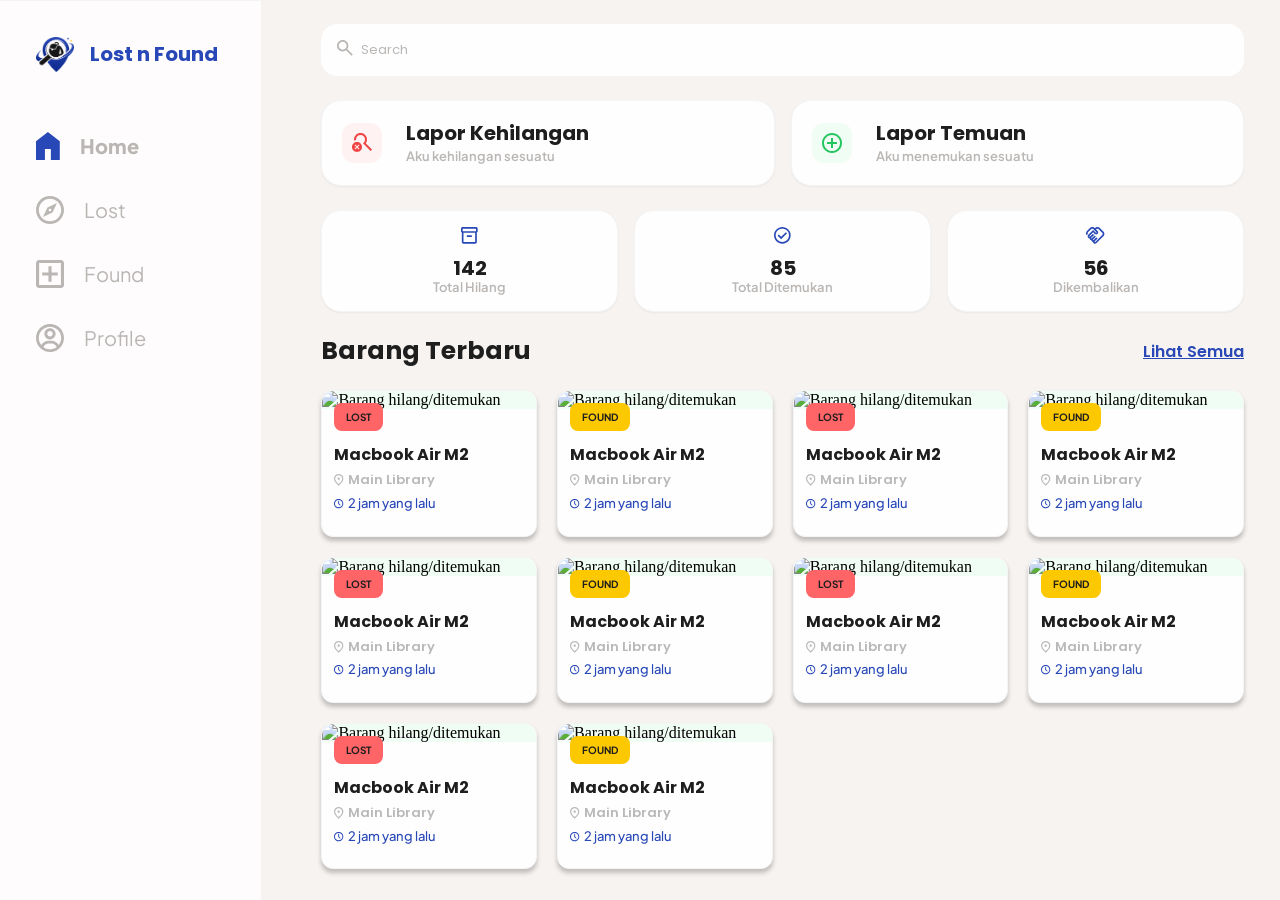
==== commit 43342c96: "refactor" ====
--- a/home/index.html
+++ b/home/index.html
@@ -11,7 +11,7 @@
     <header class="header">
       <div class="title">
         <div class="textSection">
-          <h3>Halo</h3>
+          <h4>Halo</h4>
           <p>John Doe</p>
         </div>
         <img src="../assets/logo/logo.png" alt="Logo" class="logo" />
--- a/home/style.css
+++ b/home/style.css
@@ -25,19 +25,19 @@
   flex-direction: column;
 }
 
-.header .title .textSection h3 {
+.header .title .textSection h4 {
   color: var(--royale-light);
   font-family: var(--font-poppins);
   font-weight: 700;
   font-size: var(--text-h4);
-  line-height: 1.5;
+  line-height: 1.2;
 }
 
 .header .title .textSection p {
   color: var(--cream-dark);
   font-family: var(--font-jakarta);
   font-size: var(--text-body);
-  line-height: 1.4;
+  line-height: 1.2;
 }
 
 /* search */
@@ -45,64 +45,58 @@
   display: none;
 }
 
-.searchBarMore {
+.searchBarMore,
+.search {
   width: 100%;
   display: flex;
   flex-direction: row;
   align-items: center;
   gap: 8px;
   padding: 16px;
-  background-color: var(--cream-light);
   border-radius: 16px;
   backdrop-filter: blur(2px);
 }
 
-.searchBarMore input {
+.search {
+  background-color: rgba(247, 243, 240, 0.1);
+}
+
+.searchBarMore {
+  background-color: var(--cream-light);
+}
+
+.searchBarMore input,
+.search input {
   width: 100%;
   background-color: transparent;
   border: none;
   outline: none;
+  font-family: var(--font-poppins);
+  font-size: var(--text-body);
+  line-height: 1.2;
+}
+
+.search input {
+  color: var(--cream);
+}
+
+.searchBarMore input {
   color: var(--cream-dark);
+}
+
+.searchBarMore input::placeholder,
+.search input::placeholder {
   font-family: var(--font-poppins);
   font-size: var(--text-body);
-  line-height: 1.4;
+  line-height: 1.2;
 }
 
 .searchBarMore input::placeholder {
   color: var(--cream-dark);
-  font-family: var(--font-poppins);
-  font-size: var(--text-body);
-  line-height: 1.4;
-}
-
-.search {
-  width: 100%;
-  display: flex;
-  flex-direction: row;
-  align-items: center;
-  gap: 8px;
-  padding: 16px;
-  background-color: rgba(247, 243, 240, 0.1);
-  border-radius: 16px;
-  backdrop-filter: blur(2px);
-}
-
-.search input {
-  width: 100%;
-  background-color: transparent;
-  border: none;
-  outline: none;
-  color: var(--cream);
-  font-family: var(--font-poppins);
-  font-size: var(--text-body);
-  line-height: 1.4;
 }
 
 .search input::placeholder {
   color: rgba(247, 243, 240, 0.5);
-  font-family: var(--font-poppins);
-  font-size: var(--text-body);
-  line-height: 1.4;
 }
 
 /* navbar */
@@ -137,7 +131,7 @@
   align-items: center;
 }
 
-.navbar .icon {
+.navbar .navIcon .icon {
   display: flex;
   flex-direction: column;
   align-items: center;
@@ -145,11 +139,11 @@
   cursor: pointer;
 }
 
-.navbar .icon p {
+.navbar .navIcon .icon p {
   color: var(--cream-dark);
   font-family: var(--font-jakarta);
   font-size: var(--text-caption);
-  line-height: 1.4;
+  line-height: 1.2;
 }
 
 .navbar .icon .active {
@@ -169,18 +163,20 @@
   gap: 24px;
 }
 
-.laporkan {
+.laporkan,
+.statistik {
   width: 100%;
   height: fit-content;
   display: flex;
   gap: 16px;
-  justify-content: center;
+  justify-content: space-between;
   align-items: stretch;
 }
 
-.laporkan .cardLaporkan {
-  width: 100%;
-  padding: 20px;
+.laporkan .cardLaporkan,
+.statistik .cardStatistik,
+.content .items .card {
+  width: 100%;
   display: flex;
   align-items: center;
   align-content: center;
@@ -195,27 +191,48 @@
   transition: all 0.3s ease-in-out;
 }
 
+.laporkan .cardLaporkan {
+  padding: 20px;
+  gap: 24px;
+}
+
+.statistik .cardStatistik {
+  padding: 16px;
+  gap: 8px;
+  flex-direction: column;
+  justify-content: center;
+  text-align: center;
+}
+
+.content .items .card {
+  position: relative;
+  padding-bottom: 12px;
+  height: fit-content;
+  flex-direction: column;
+  justify-content: center;
+  border-radius: 12px;
+  box-shadow: 0 4px 4px 0 rgba(30, 30, 30, 0.25);
+}
+
 .laporkan .cardLaporkan:hover {
   transform: scale(1.05);
 }
 
-.laporkan .cardLaporkan .firstIcon {
+.laporkan .cardLaporkan .firstIcon,
+.laporkan .cardLaporkan .secondIcon {
   display: flex;
   width: 40px;
   height: 40px;
   justify-content: center;
   align-items: center;
   border-radius: 12px;
-  background: #fef2f2;
+}
+
+.laporkan .cardLaporkan .firstIcon {
+  background-color: #fef2f2;
 }
 .laporkan .cardLaporkan .secondIcon {
-  display: flex;
-  width: 40px;
-  height: 40px;
-  justify-content: center;
-  align-items: center;
-  border-radius: 12px;
-  background: #f0fdf4;
+  background-color: #f0fdf4;
 }
 
 .laporkan .cardLaporkan .textSection {
@@ -230,7 +247,7 @@
   font-family: var(--font-poppins);
   font-weight: 700;
   font-size: var(--text-body);
-  line-height: 1.5;
+  line-height: 1.2;
 }
 
 .laporkan .cardLaporkan .textSection p {
@@ -238,35 +255,7 @@
   font-family: var(--font-jakarta);
   font-weight: 600;
   font-size: var(--text-caption);
-  line-height: 1.4;
-}
-
-.statistik {
-  width: 100%;
-  height: fit-content;
-  display: flex;
-  justify-content: space-between;
-  align-items: stretch;
-  gap: 12px;
-}
-
-.statistik .cardStatistik {
-  width: 100%;
-  padding: 16px;
-  display: flex;
-  flex-direction: column;
-  justify-content: center;
-  align-items: center;
-  align-content: center;
-  flex: 1 0 0;
-  gap: 8px;
-  flex-wrap: wrap;
-  border-radius: 20px;
-  border: 1px solid #f3f4f6;
-  cursor: pointer;
-  background-color: var(--cream-light);
-  box-shadow: 0 1px 2px 0 rgba(0, 0, 0, 0.05);
-  transition: all 0.3s ease-in-out;
+  line-height: 1.2;
 }
 
 .statistik .cardStatistik:hover {
@@ -284,7 +273,7 @@
   font-family: var(--font-poppins);
   font-weight: 700;
   font-size: var(--text-title2);
-  line-height: 1.5;
+  line-height: 1.2;
 }
 
 .statistik .cardStatistik .textSection p {
@@ -292,7 +281,7 @@
   font-family: var(--font-jakarta);
   font-weight: 600;
   font-size: var(--text-caption);
-  line-height: 1.4;
+  line-height: 1.2;
 }
 
 /* konten utama, list barang */
@@ -316,7 +305,7 @@
   font-family: var(--font-poppins);
   font-weight: 700;
   font-size: var(--text-title1);
-  line-height: 1.5;
+  line-height: 1.2;
 }
 
 .content .title a {
@@ -324,7 +313,7 @@
   font-family: var(--font-poppins);
   font-weight: 600;
   font-size: var(--text-body);
-  line-height: 1.4;
+  line-height: 1.2;
   text-decoration: underline;
   transition: all 0.3s ease-in-out;
 }
@@ -338,29 +327,9 @@
   display: grid;
   width: 100%;
   height: fit-content;
-
+  /* align-items: stretch; */
   grid-template-columns: repeat(2, minmax(0, 1fr));
   gap: 20px;
-}
-
-.content .items .card {
-  position: relative;
-
-  width: 100%;
-  height: fit-content;
-  padding-bottom: 12px;
-  display: flex;
-  flex-direction: column;
-  justify-content: center;
-  align-items: center;
-  align-content: center;
-  flex: 1 0 0;
-  border-radius: 12px;
-  border: 1px solid #f3f4f6;
-  cursor: pointer;
-  background-color: var(--cream-light);
-  box-shadow: 0 4px 4px 0 rgba(30, 30, 30, 0.25);
-  transition: all 0.3s ease-in-out;
 }
 
 .content .items .card:hover {
@@ -378,7 +347,7 @@
   font-weight: 700;
   font-size: var(--text-caption);
   text-transform: uppercase;
-  line-height: 1.4;
+  line-height: 1.2;
 }
 
 .content .items .card .status.lost {
@@ -411,7 +380,7 @@
   font-family: var(--font-poppins);
   font-weight: 700;
   font-size: var(--text-body);
-  line-height: 1.4;
+  line-height: 1.2;
 }
 
 .content .items .card .textSection .location,
@@ -426,7 +395,7 @@
   font-family: var(--font-poppins);
   font-weight: 600;
   font-size: var(--text-caption);
-  line-height: 1.4;
+  line-height: 1.2;
 }
 
 .content .items .card .textSection .postTime p {
@@ -434,7 +403,7 @@
   font-family: var(--font-jakarta);
   font-weight: 500;
   font-size: var(--text-caption);
-  line-height: 1.4;
+  line-height: 1.2;
 }
 
 /* filter di more.html */
@@ -449,7 +418,7 @@
   z-index: 2;
   font-family: var(--font-poppins);
   font-size: var(--text-body);
-  line-height: 1.4;
+  line-height: 1.2;
   color: var(--charcoal);
 }
 
@@ -508,14 +477,10 @@
   transition: all 0.3s ease-in-out;
 }
 .filter .urutkan .filterMenu .item:first-child,
-.filter .kategori .filterMenu .item:first-child {
-  border-top-left-radius: 4px;
-  transition: all 0.3s ease-in-out;
-}
-
+.filter .kategori .filterMenu .item:first-child,
 .filter .urutkan .filterMenu .item:last-child,
 .filter .kategori .filterMenu .item:last-child {
-  border-bottom-left-radius: 4px;
+  border-top-left-radius: 4px;
   transition: all 0.3s ease-in-out;
 }
 
@@ -540,19 +505,10 @@
     line-height: 1.2;
   }
 
-  .header .title .textSection p {
-    font-size: var(--text-title1);
-    line-height: 1.5;
-  }
-
   .wrapContent .navbar {
     padding: 20px 36px;
   }
 
-  .wrapContent.navbar .navIcon .icon p {
-    font-size: var(--text-title1);
-    line-height: 1.5;
-  }
   .wrapContent .navbar .navIcon .icon svg {
     height: 28px;
     width: auto;
@@ -562,53 +518,35 @@
     padding: 24px 36px;
   }
 
-  .laporkan .cardLaporkan .textSection h4 {
+  .laporkan .cardLaporkan .textSection h4,
+  .statistik .cardStatistik .textSection h4,
+  .wrapContent.navbar .navIcon .icon p,
+  .header .title .textSection p {
     font-size: var(--text-title1);
-    line-height: 1.5;
-  }
-
+    line-height: 1.2;
+  }
+
+  .content .items {
+    grid-template-columns: repeat(3, minmax(0, 1fr));
+  }
+
+  .content .title h3 {
+    font-size: var(--text-h5);
+    line-height: 1.2;
+  }
+
+  .content .title a,
+  .content .items .card .textSection h4 {
+    font-size: var(--text-title2);
+    line-height: 1.2;
+  }
+
+  .content .items .card .textSection .location p,
+  .content .items .card .textSection .postTime p,
+  .statistik .cardStatistik .textSection p,
   .laporkan .cardLaporkan .textSection p {
     font-size: var(--text-body);
-    line-height: 1.4;
-  }
-
-  .statistik .cardStatistik .textSection h4 {
-    font-size: var(--text-title1);
-    line-height: 1.5;
-  }
-
-  .statistik .cardStatistik .textSection p {
-    font-size: var(--text-body);
-    line-height: 1.4;
-  }
-
-  .content .items {
-    grid-template-columns: repeat(3, minmax(0, 1fr));
-  }
-
-  .content .title h3 {
-    font-size: var(--text-h5);
-    line-height: 1.4;
-  }
-
-  .content .title a {
-    font-size: var(--text-title2);
-    line-height: 1.5;
-  }
-
-  .content .items .card .textSection h4 {
-    font-size: var(--text-title2);
-    line-height: 1.5;
-  }
-
-  .content .items .card .textSection .location p {
-    font-size: var(--text-body);
-    line-height: 1.4;
-  }
-
-  .content .items .card .textSection .postTime p {
-    font-size: var(--text-body);
-    line-height: 1.4;
+    line-height: 1.2;
   }
 }
 
@@ -637,14 +575,14 @@
     color: var(--cream-dark);
     font-family: var(--font-poppins);
     font-size: var(--text-body);
-    line-height: 1.4;
+    line-height: 1.2;
   }
 
   .searchBarDesktop input::placeholder {
     color: var(--cream-dark);
     font-family: var(--font-poppins);
     font-size: var(--text-body);
-    line-height: 1.4;
+    line-height: 1.2;
   }
 
   .wrapContent {
@@ -698,7 +636,7 @@
 
   .wrapContent .navbar .icon p {
     font-size: var(--text-title1);
-    line-height: 1.4;
+    line-height: 1.2;
   }
   .content .items {
     grid-template-columns: repeat(4, minmax(0, 1fr));
--- a/styles/global.css
+++ b/styles/global.css
@@ -88,27 +88,27 @@
 /* text size utilities */
 .text-caption {
   font-size: var(--text-caption);
-  line-height: 1.4;
+  line-height: 1.2;
 }
 .text-body {
   font-size: var(--text-body);
-  line-height: 1.4;
+  line-height: 1.2;
 }
 .text-title2 {
   font-size: var(--text-title2);
-  line-height: 1.5;
+  line-height: 1.2;
 }
 .text-title1 {
   font-size: var(--text-title1);
-  line-height: 1.5;
+  line-height: 1.2;
 }
 .text-h5 {
   font-size: var(--text-h5);
-  line-height: 1.4;
+  line-height: 1.2;
 }
 .text-h4 {
   font-size: var(--text-h4);
-  line-height: 1.3;
+  line-height: 1.2;
 }
 .text-h3 {
   font-size: var(--text-h3);
@@ -120,7 +120,7 @@
 }
 .text-h1 {
   font-size: var(--text-h1);
-  line-height: 1.1;
+  line-height: 1.2;
 }
 
 /* font weight */
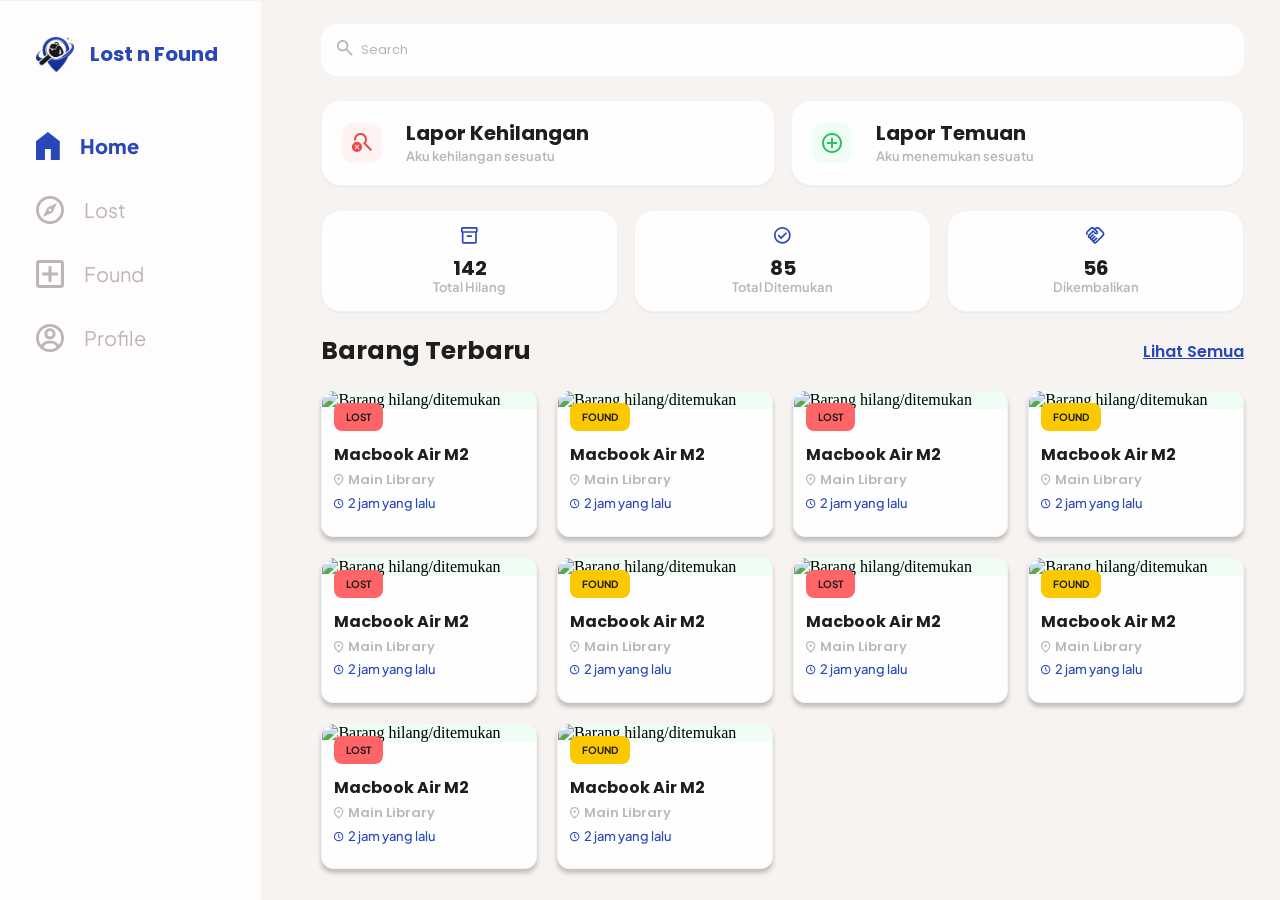
==== commit de596cc1: "refactor" ====
--- a/home/index.html
+++ b/home/index.html
@@ -175,7 +175,7 @@
               for (let i = 0; i < 10; i++) {
                 document.write(`<a href="detailBarang/index.html" class="card">
             <div class="status ${i % 2 == 0 ? "lost" : "found"}"><p>${i % 2 == 0 ? "Lost" : "Found"}</p></div>
-            <img src="https://picsum.photos/200" alt="Barang hilang/ditemukan" />
+            <img src="https://picsum.photos/id/6/5000/3333" alt="Barang hilang/ditemukan" />
             <div class="textSection">
               <h4>Macbook Air M2</h4>
               <div class="location">
--- a/home/style.css
+++ b/home/style.css
@@ -146,7 +146,7 @@
   line-height: 1.2;
 }
 
-.navbar .icon .active {
+.navbar .navIcon .icon .active {
   color: var(--royale);
   font-weight: 800;
 }
